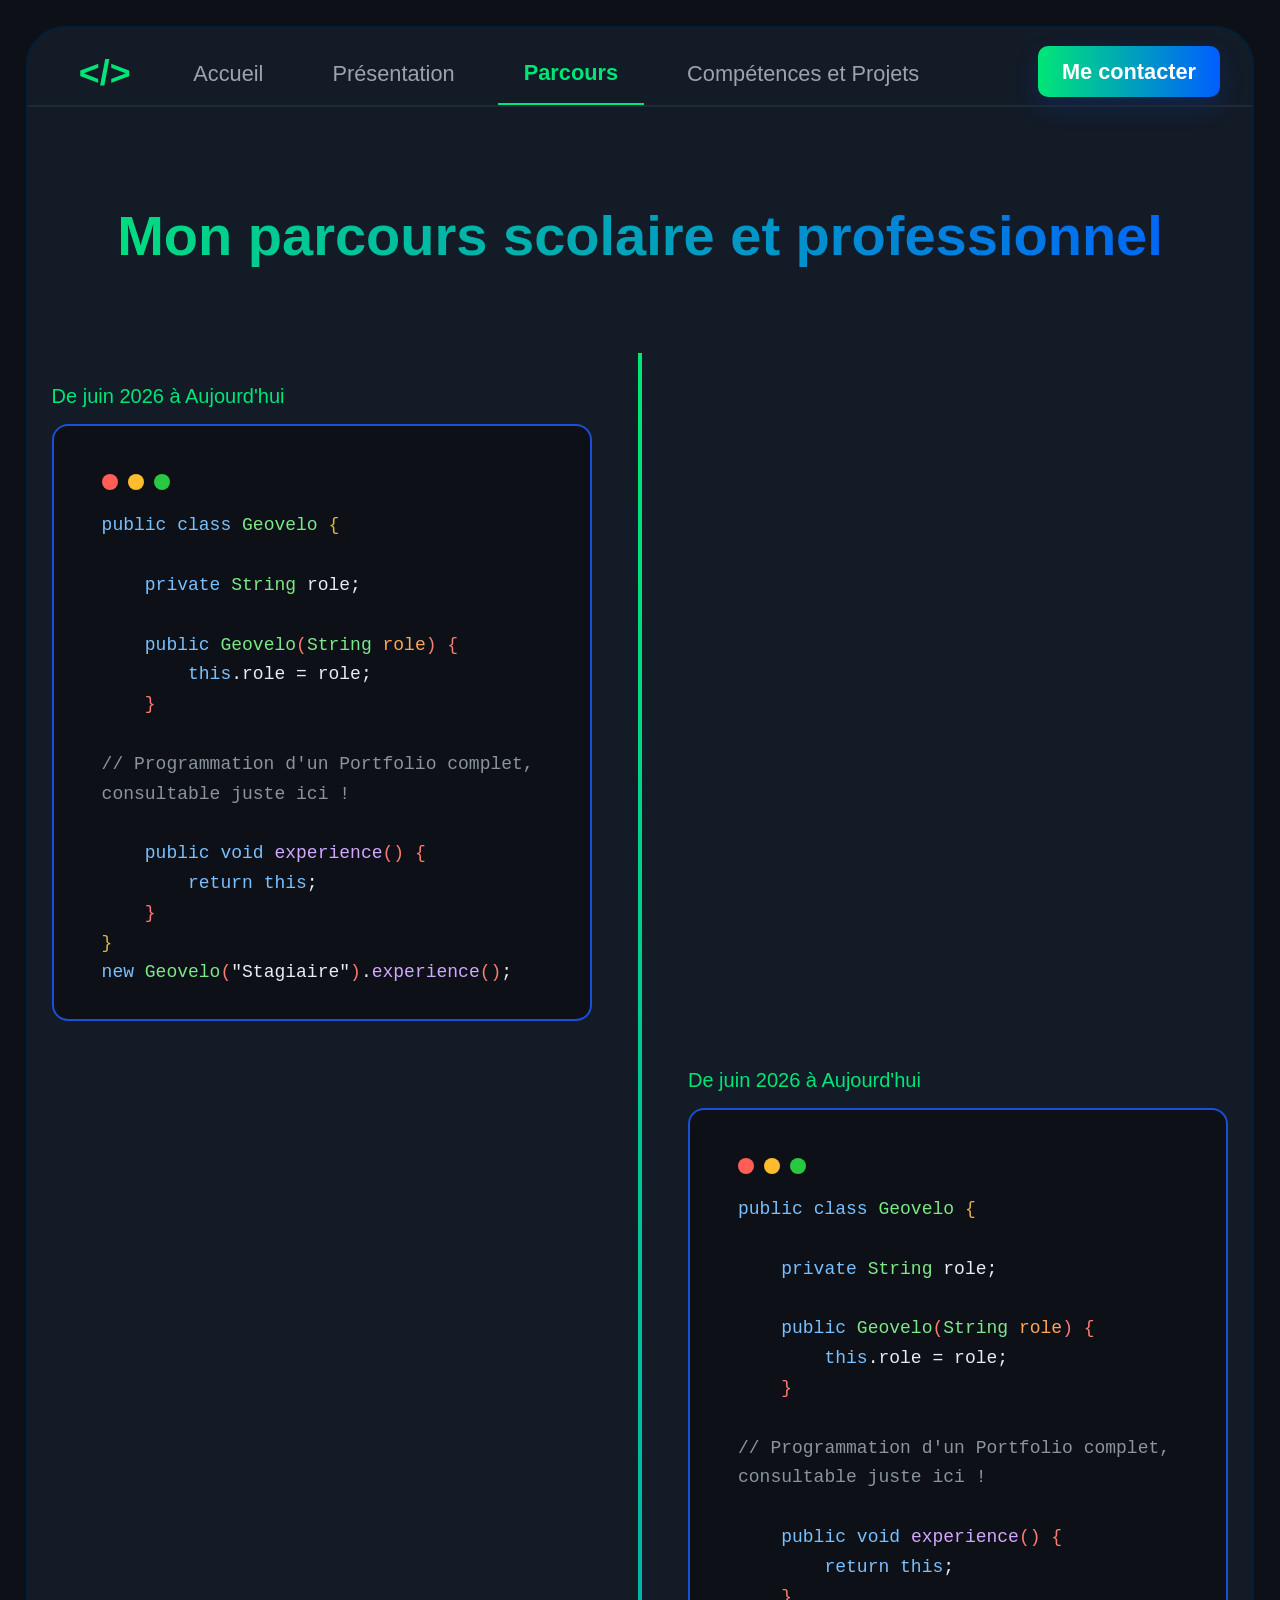
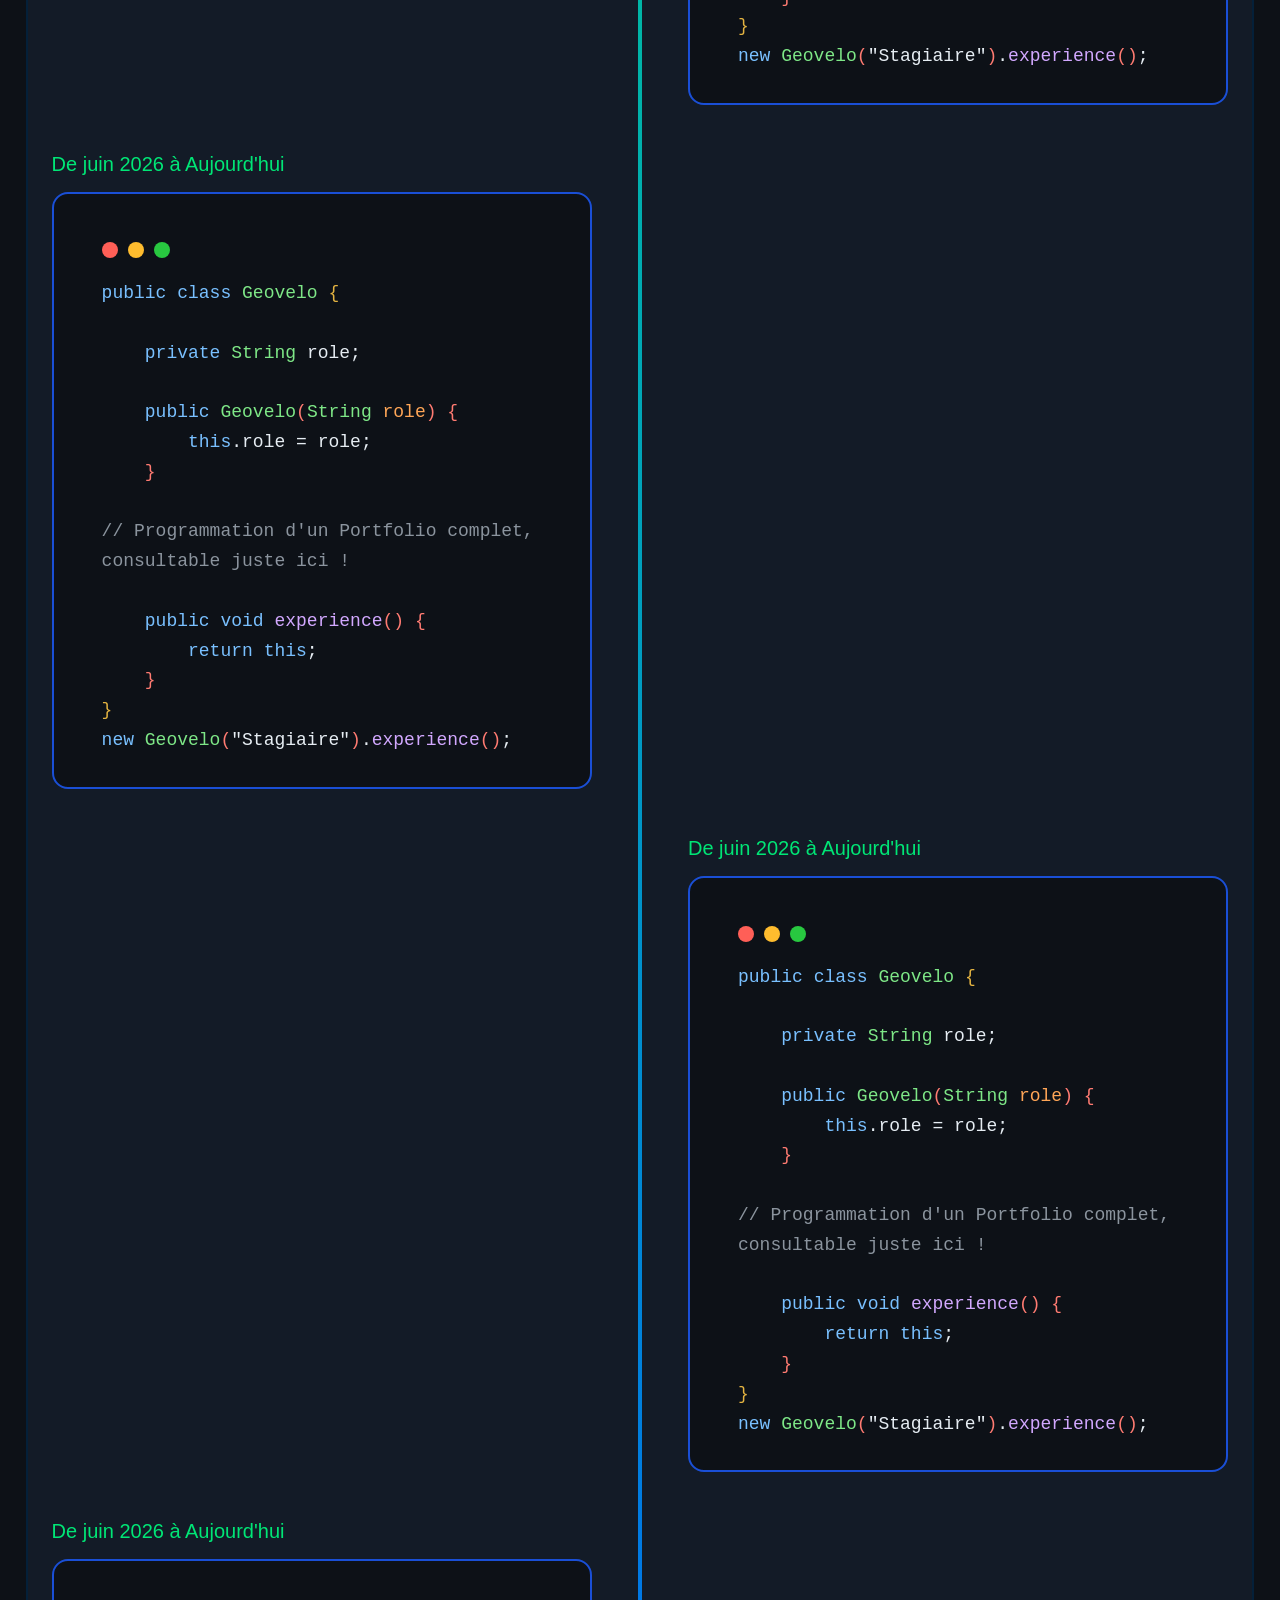
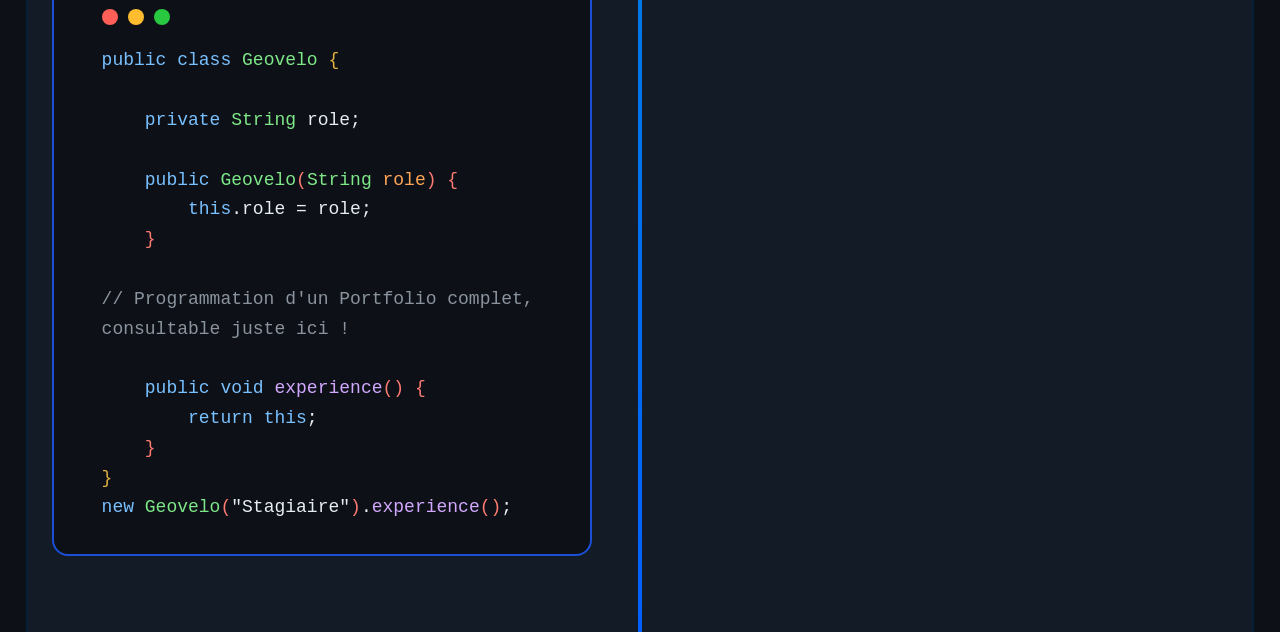
==== pages/career.html @ 8cdb497a "Initial commit portfolio" ====
<!DOCTYPE html>
<html>
    <head>
        <link rel="stylesheet" href="../styles/global.css">
        <link rel="stylesheet" href="../styles/career.css">
        <script src="../scripts/loadNavigationBar.js"></script>
    </head>
    <body>
        <h1 id="multicolor-text">Mon parcours scolaire et professionnel</h1>

        <div id="middle"></div>
        <script src="../scripts/loadCareer.js"></script>
    </body>
</html>
---- styles/global.css ----
body {
    width: auto;
    margin: clamp(12px, 2vw, 30px);
    min-height: calc(100svh - clamp(24px, 4vw, 60px));
    background-color: #131b27;
    border: 2px solid #042039;
    border-radius: 40px;
    overflow-x: hidden;
    overflow-y: hidden;
}

html {
    background-color: #0d1117;
}

nav {
    position: relative;
    width: 100%;
    min-height: 60px;
    margin-bottom: clamp(12px, 2vw, 20px);
    padding: clamp(12px, 2vw, 14px) clamp(16px, 2.5vw, 2rem) clamp(10px, 1.5vw, 12px);
    box-sizing: border-box;
    display: block;
}

nav::after {
    content: "";
    position: absolute;
    left: 0;
    height: 2px;
    width: 100%;
    background-color: #1f2937;
}

nav ul {
    display: flex;
    gap: clamp(10px, 1.4vw, 18px);
    align-items: center;
    width: 100%;
    padding: 0;
    margin: 0;
    flex-wrap: nowrap;
}

nav li {
    list-style: none;
}

nav a {
    color: #9ca3af;
    text-decoration: none;
    font-size: clamp(14px, 1.7vw, 32px);
    padding: clamp(10px, 1.4vw, 25px) clamp(14px, 2vw, 32px);
    font-family: "Arial", sans-serif;
    display: inline-flex;
    align-items: center;
    justify-content: center;
    white-space: nowrap;
    transition: color 0.3s ease, transform 0.3s ease;
}

nav a:hover {
    color: #00e676;
}

#topleft_button a {
    color: #00e676;
    font-weight: bold;
    font-size: clamp(20px, 2.8vw, 48px);
    padding: clamp(6px, 0.8vw, 14px) clamp(12px, 1.5vw, 24px);
}

#nav_contact a {
    background: linear-gradient(to right, #00e676, #005eff);
    color: #ffffff;
    font-weight: bold;
    font-size: clamp(12px, 1.7vw, 31px);
    border-bottom: none;
    padding: clamp(8px, 1vw, 20px) clamp(12px, 1.9vw, 32px);
    border-radius: 10px;
    box-shadow: 0 10px 24px rgba(0, 94, 255, 0.18);
    transform: translateY(-2px);
}

nav ul {
    display: flex;
    align-items: center;
    width: 100%;
}

#nav_contact {
    margin-left: auto;
}

.active {
    color: #00e676;
    font-weight: bold;
    border-bottom: 2px solid #00e676;
}

#nav_contact a.active, #nav_contact a:hover {
    color: #ffffff;
    border-bottom: none;
    transform: translateY(-3px);
}
---- styles/career.css ----
#multicolor-text {
    font-family: "Arial", sans-serif;
    font-size: clamp(1.8rem, 5vw, 3.5rem);
    background: linear-gradient(to right, #00e676, #005eff);
    background-clip: text;
    -webkit-background-clip: text;
    -webkit-text-fill-color: transparent;
    padding: clamp(24px, 4vw, 48px);
    text-align: center;
}

body {
    position: relative;
    overflow-x: hidden;
    overflow-y: scroll;
}

#middle {
    position: relative;
    max-width: 100%;
    margin: 0 auto;
    padding: 32px 24px 80px;
}

#middle::before {
    content: "";
    position: absolute;
    left: 50%;
    top: 0;
    bottom: 0;
    width: 4px;
    background: linear-gradient(to bottom, #00e676, #005eff);
    transform: translateX(-50%);
}




.card {
    position: relative;
    width: calc(50% - 48px);
    margin-bottom: 48px;
    box-sizing: border-box;
}

.card.left {
    margin-right: auto;
}

.card.right {
    margin-left: auto;
}

.card-date {
    margin: 0 0 clamp(8px, 1.5vw, 16px) 0;
    font-size: clamp(14px, 1.6vw, 20px);
    color: #00e676;
    font-family: "Arial", sans-serif;
}

.code-window {
    background-color: #0d1117;
    border: 2px solid #1a4fd6;
    border-radius: 16px;
    padding: clamp(24px, 4vw, 48px) clamp(24px, 4vw, 48px) clamp(16px, 3vw, 32px);
}

.code-window-bar {
    display: flex;
    gap: 10px;
    margin-bottom: 20px;
}

.dot {
    width: 16px;
    height: 16px;
    border-radius: 50%;
}

.dot-red {
    background-color: #ff5f57;
}

.dot-yellow {
    background-color: #febc2e;
}

.dot-green {
    background-color: #28c840;
}

.code-block {
    margin: 0;
    font-family: Consolas, "Arial", sans-serif;
    font-size: clamp(14px, 1.5vw, 18px);
    line-height: 1.6;
    color: #e6edf3;
    white-space: pre-wrap;
    word-break: break-word;
}





/* Couleurs bloc code */
.kw {
    color: #79c0ff;
}

.type {
    color: #7ee787;
}

.method {
    color: #d2a8ff;
}

.param {
    color: #ffa657;
}

.var {
    color: #e6edf3;
}

.brace-outer {
    color: #e3b341;
}

.brace-inner {
    color: #ff7b72;
}

.comment {
    color: #8b949e;
}


/*       */





/* Format telephhone */

@media (max-width: 640px) {
    #middle::before {
        left: 16px;
        transform: none;
    }

    .card {
        width: calc(100% - 48px);
        margin-left: 48px !important;
        margin-right: 0 !important;
    }
}
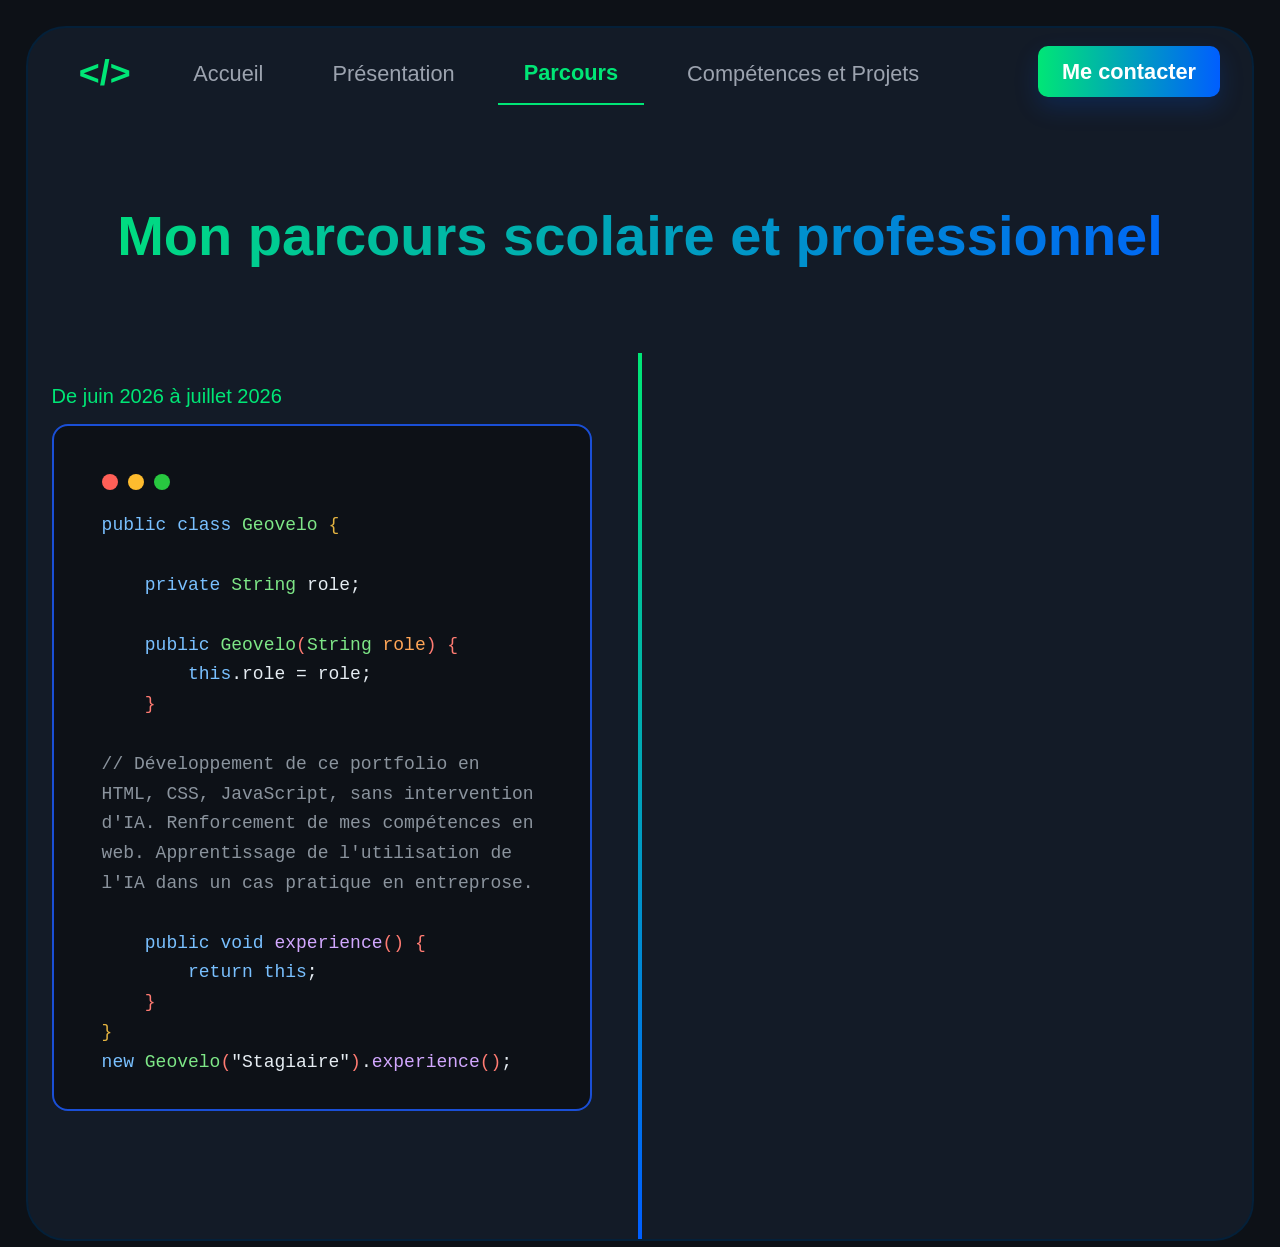
==== commit e7badca1: "feat: Added responsive Navigation Bar" ====
--- a/pages/career.html
+++ b/pages/career.html
@@ -4,6 +4,7 @@
         <link rel="stylesheet" href="../styles/global.css">
         <link rel="stylesheet" href="../styles/career.css">
         <script src="../scripts/loadNavigationBar.js"></script>
+        <meta name="viewport" content="width=device-width, initial-scale=1.0">
     </head>
     <body>
         <h1 id="multicolor-text">Mon parcours scolaire et professionnel</h1>
--- a/styles/global.css
+++ b/styles/global.css
@@ -59,9 +59,7 @@
     transition: color 0.3s ease, transform 0.3s ease;
 }
 
-nav a:hover {
-    color: #00e676;
-}
+
 
 #topleft_button a {
     color: #00e676;
@@ -70,37 +68,93 @@
     padding: clamp(6px, 0.8vw, 14px) clamp(12px, 1.5vw, 24px);
 }
 
-#nav_contact a {
-    background: linear-gradient(to right, #00e676, #005eff);
-    color: #ffffff;
-    font-weight: bold;
-    font-size: clamp(12px, 1.7vw, 31px);
-    border-bottom: none;
-    padding: clamp(8px, 1vw, 20px) clamp(12px, 1.9vw, 32px);
-    border-radius: 10px;
-    box-shadow: 0 10px 24px rgba(0, 94, 255, 0.18);
-    transform: translateY(-2px);
-}
-
 nav ul {
     display: flex;
     align-items: center;
     width: 100%;
 }
 
-#nav_contact {
-    margin-left: auto;
+
+#nav_toogle {
+    background: #253244;
+    color: #00e676;
+    font-weight: bold;
+    font-size: clamp(20px, 2.8vw, 48px);
+    padding: clamp(6px, 0.8vw, 14px) clamp(12px, 1.5vw, 24px);
+
+    border: none;
+    outline: none;
+    border-radius: 12px; 
+    cursor: pointer;
 }
 
-.active {
-    color: #00e676;
-    font-weight: bold;
-    border-bottom: 2px solid #00e676;
+@media (max-width: 768px) {
+
+    nav {
+    transform-origin: left;
+    animation: slideBar 0.6s ease-out forwards;
 }
 
-#nav_contact a.active, #nav_contact a:hover {
-    color: #ffffff;
-    border-bottom: none;
-    transform: translateY(-3px);
+    nav ul {
+        flex-direction: column;
+        align-items: flex-start;
+        gap: clamp(8px, 1vw, 16px);
+        display: none;
+    }
+
+    nav ul.active {
+        display: flex;
+    }
 }
 
+    nav::after {
+        display: none;
+        content: "";
+        position: absolute;
+        left: 0;
+        height: 2px;
+        width: 100%;
+        background-color: #1f2937;
+        border: none;
+    }
+
+    @media (min-width: 769px) {
+        #nav_toogle {
+            display: none;
+        }
+
+        #nav_contact a {
+            background: linear-gradient(to right, #00e676, #005eff);
+            color: #ffffff;
+            font-weight: bold;
+            font-size: clamp(12px, 1.7vw, 31px);
+            border-bottom: none;
+            padding: clamp(8px, 1vw, 20px) clamp(12px, 1.9vw, 32px);
+            border-radius: 10px;
+            box-shadow: 0 10px 24px rgba(0, 94, 255, 0.18);
+            transform: translateY(-2px);
+        }
+
+        
+        #nav_contact {
+            margin-left: auto;
+        }
+
+        
+        #nav_contact a.active, #nav_contact a:hover {
+            color: #ffffff;
+            border-bottom: none;
+            transform: translateY(-3px);
+        }
+
+        nav a:hover {
+        color: #00e676;
+        }
+
+        .active {
+            color: #00e676;
+            font-weight: bold;
+            border-bottom: 2px solid #00e676;
+        }
+
+    }
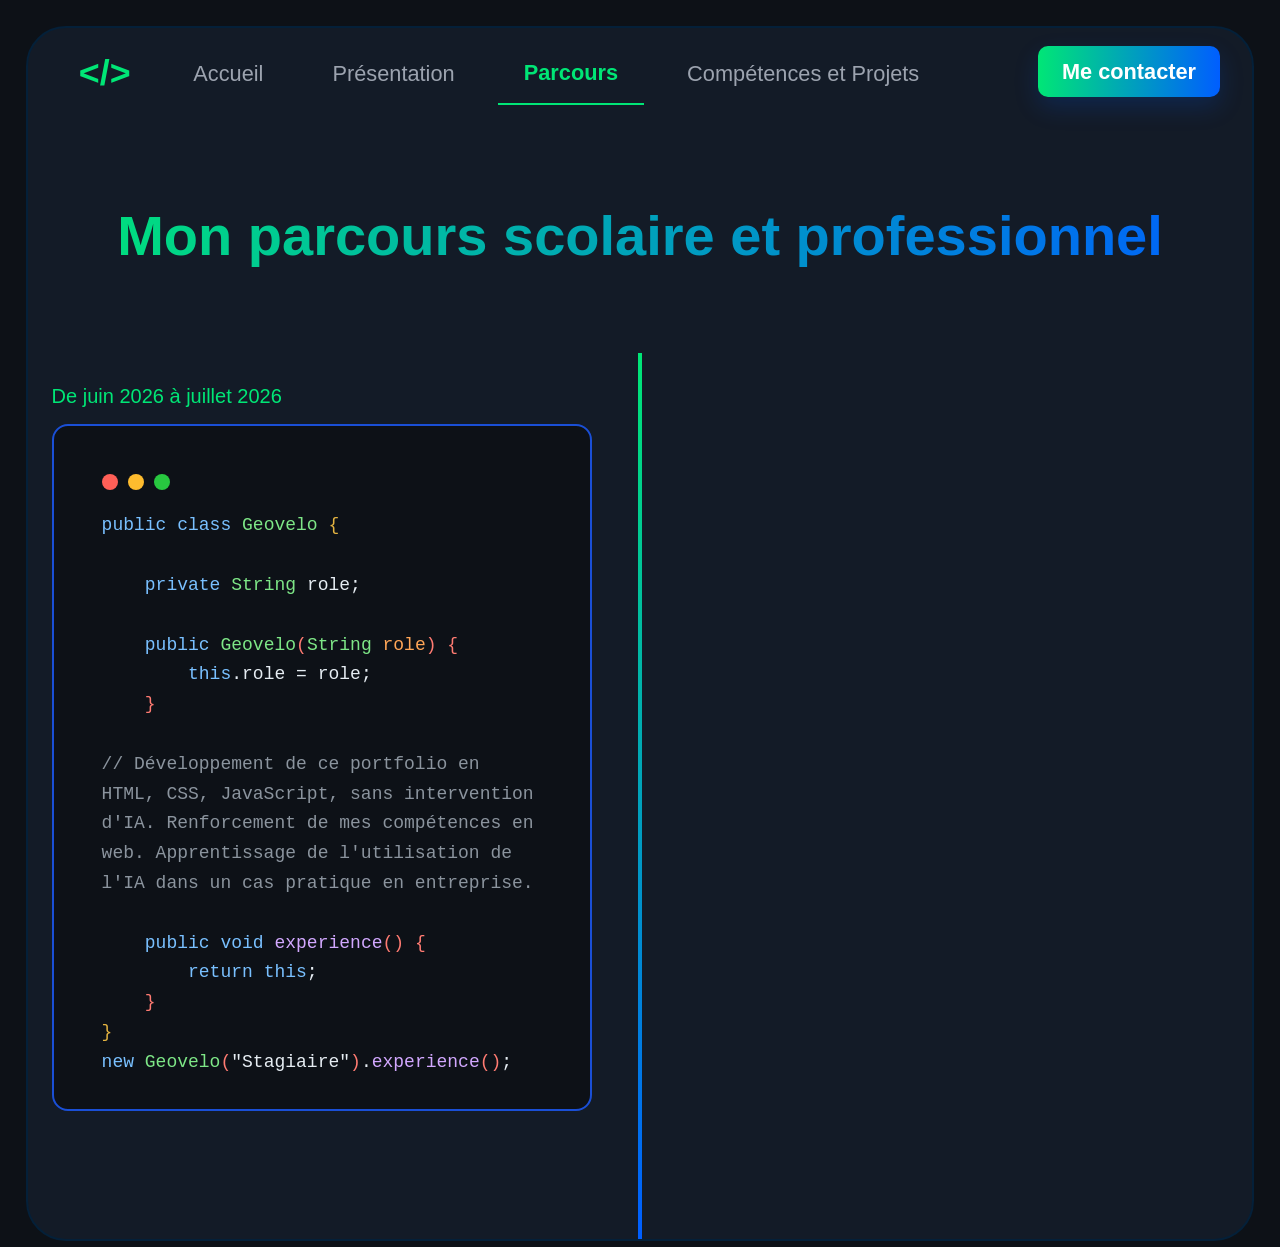
==== commit 2e556776: "feat: add plausible analytics" ====
--- a/pages/career.html
+++ b/pages/career.html
@@ -5,6 +5,14 @@
         <link rel="stylesheet" href="../styles/career.css">
         <script src="../scripts/loadNavigationBar.js"></script>
         <meta name="viewport" content="width=device-width, initial-scale=1.0">
+
+        <!-- Privacy-friendly analytics by Plausible -->
+        <script async src="https://plausible.io/js/pa-7beZtHrITUDcvsdGwoTaf.js"></script>
+        <script>
+        window.plausible=window.plausible||function(){(plausible.q=plausible.q||[]).push(arguments)},plausible.init=plausible.init||function(i){plausible.o=i||{}};
+        plausible.init()
+        </script>
+        
     </head>
     <body>
         <h1 id="multicolor-text">Mon parcours scolaire et professionnel</h1>
--- a/styles/career.css
+++ b/styles/career.css
@@ -32,9 +32,6 @@
     background: linear-gradient(to bottom, #00e676, #005eff);
     transform: translateX(-50%);
 }
-
-
-
 
 .card {
     position: relative;
@@ -99,11 +96,6 @@
     word-break: break-word;
 }
 
-
-
-
-
-/* Couleurs bloc code */
 .kw {
     color: #79c0ff;
 }
@@ -136,15 +128,6 @@
     color: #8b949e;
 }
 
-
-/*       */
-
-
-
-
-
-/* Format telephhone */
-
 @media (max-width: 640px) {
     #middle::before {
         left: 16px;
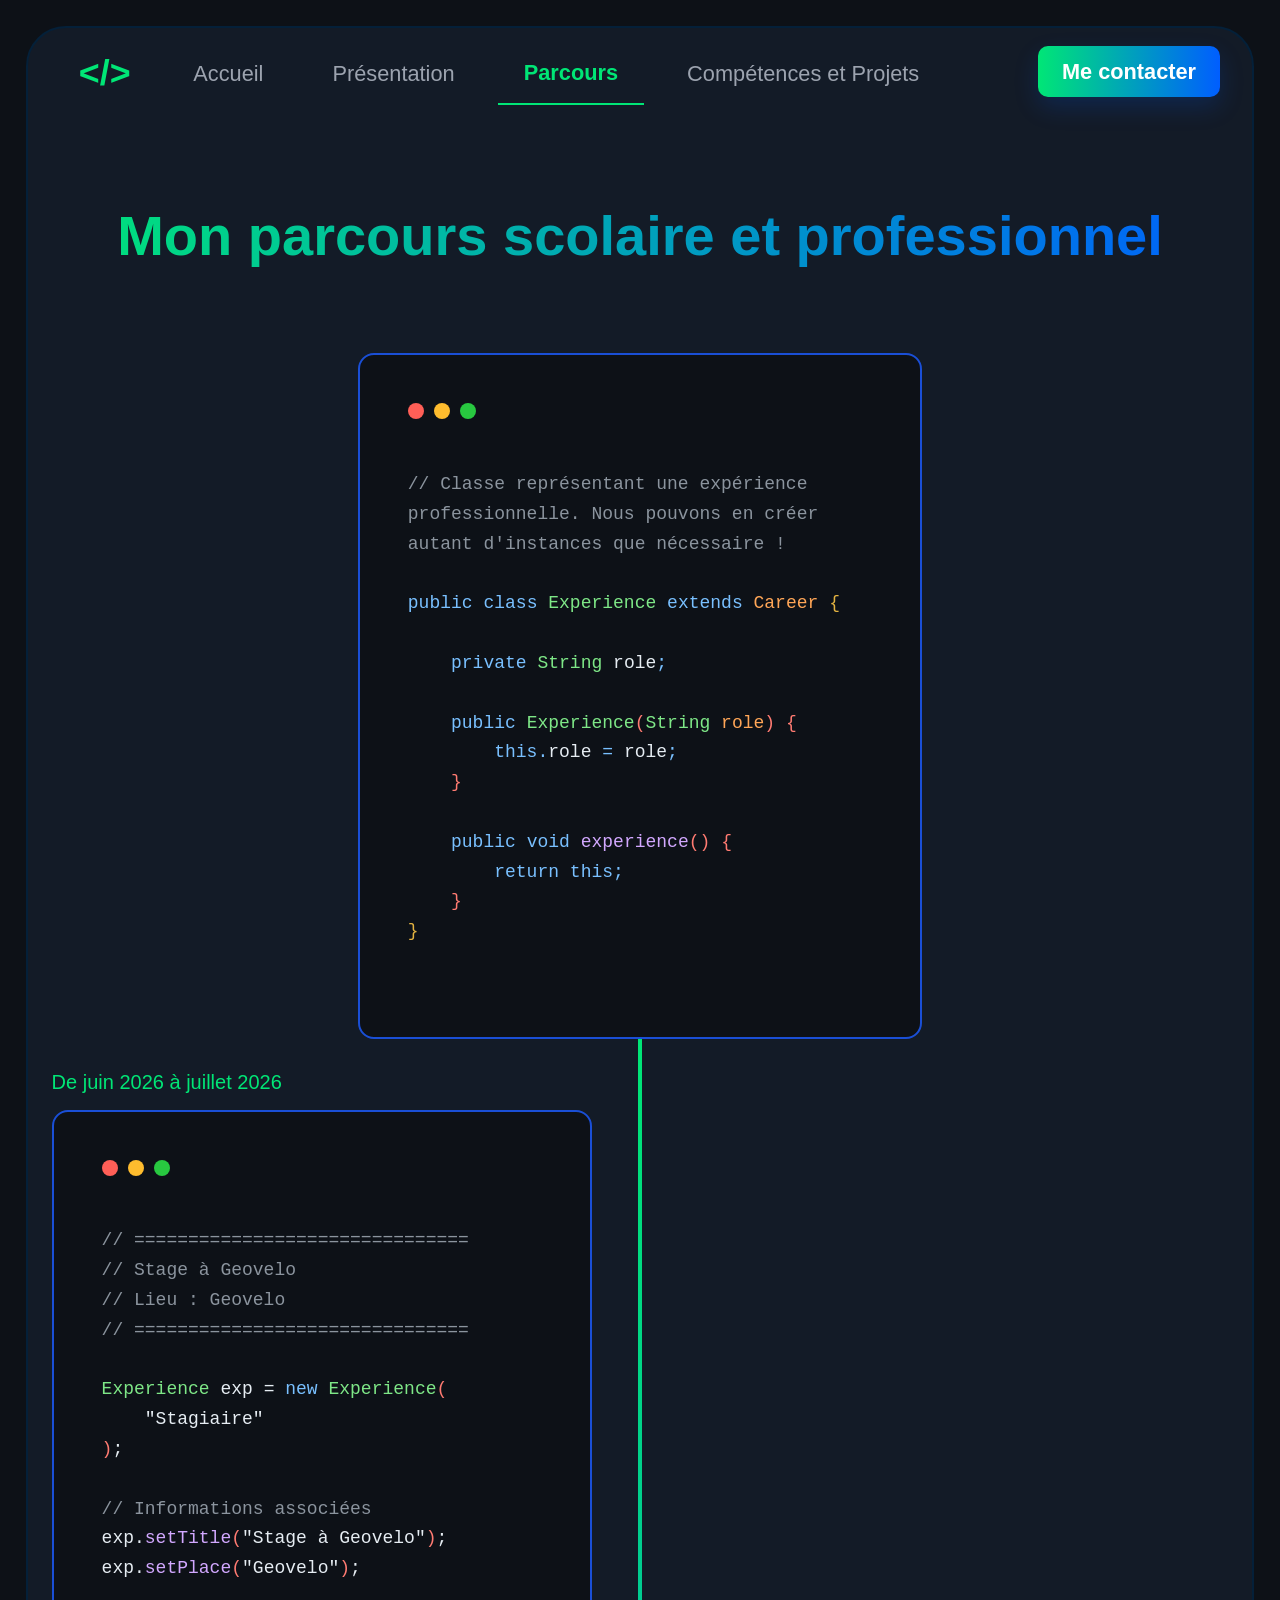
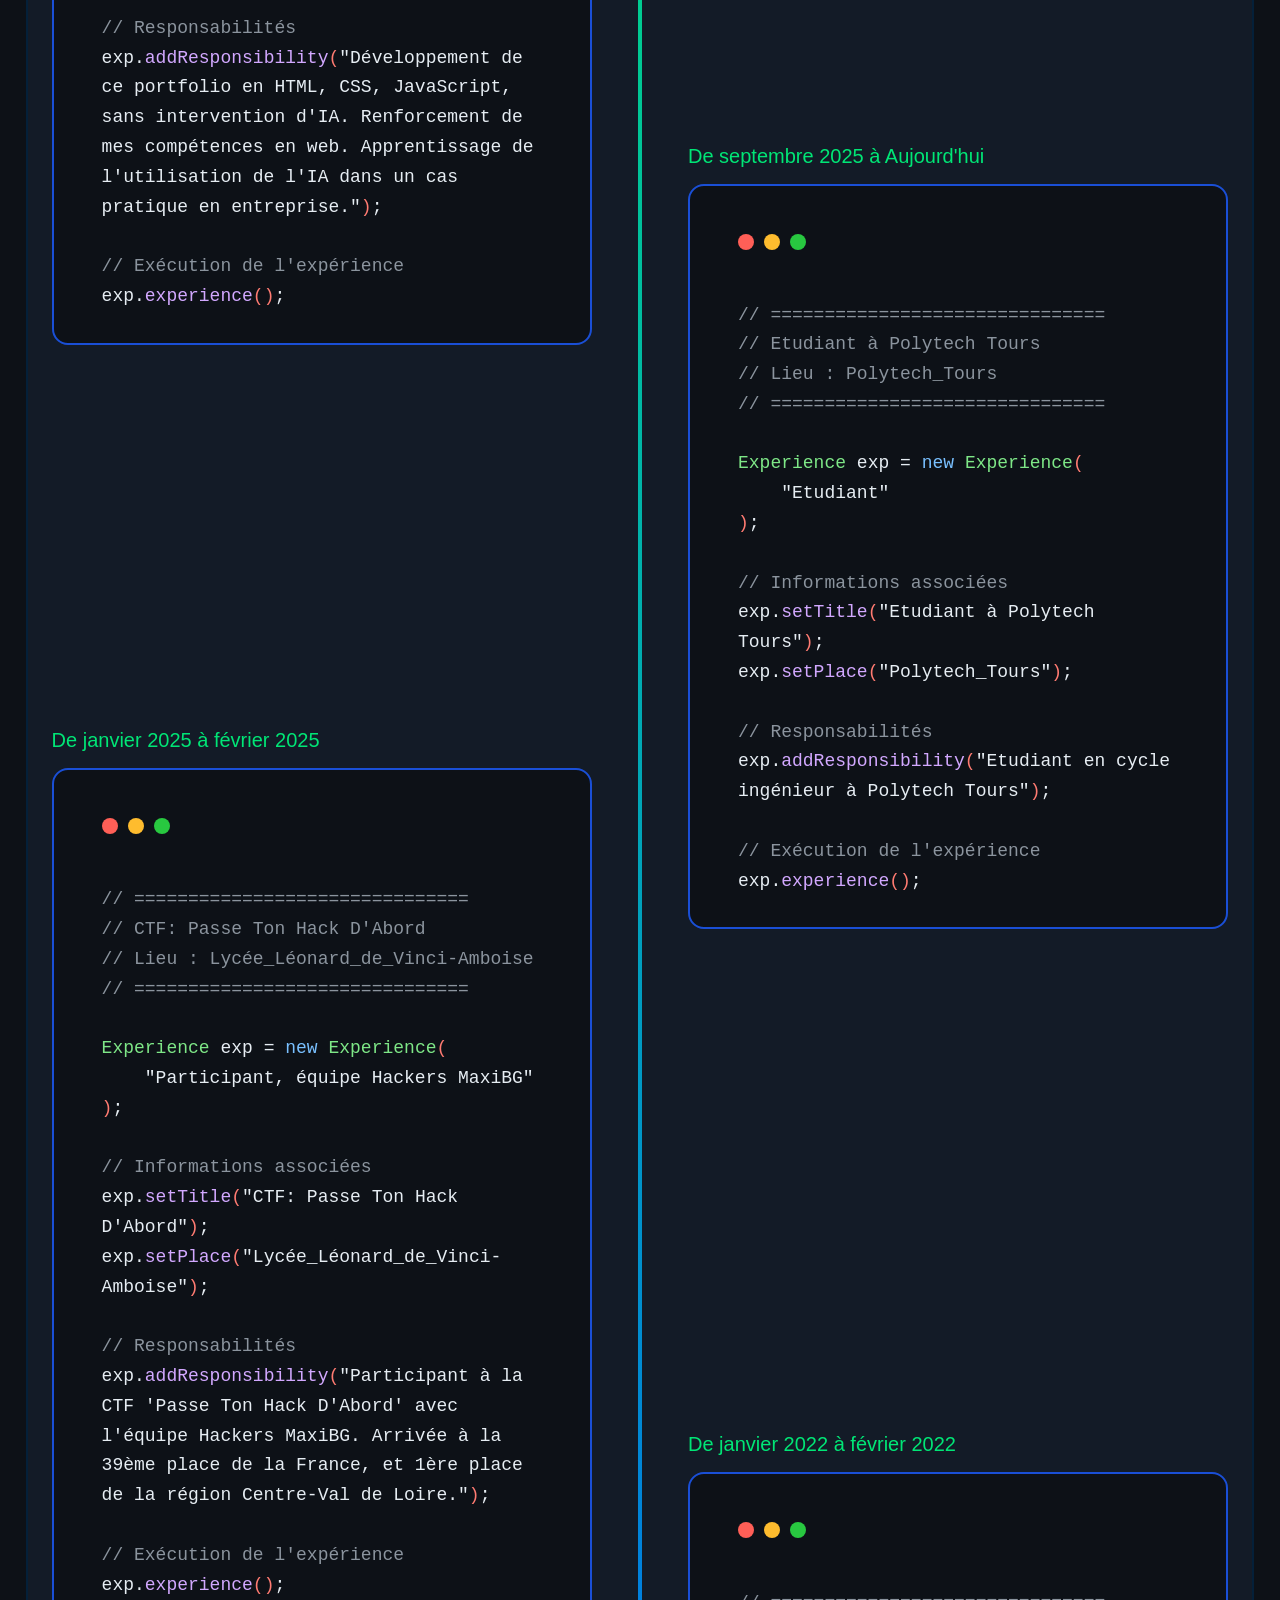
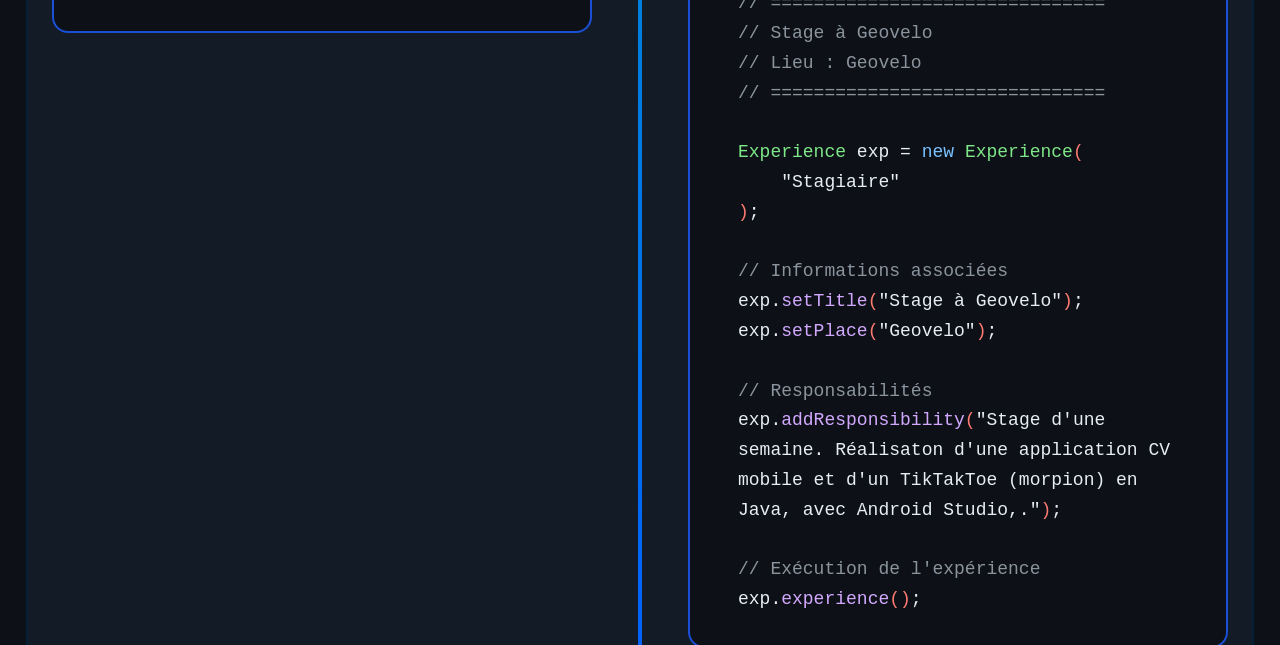
==== commit aadfa8ac: "feat: Change career page structure, add experiences in skills and career pages" ====
--- a/pages/career.html
+++ b/pages/career.html
@@ -17,7 +17,44 @@
     <body>
         <h1 id="multicolor-text">Mon parcours scolaire et professionnel</h1>
 
+        <div class="card center-card">
+            <div class="code-window">
+                <div class="code-window-bar">
+                    <span class="dot dot-red"></span>
+                    <span class="dot dot-yellow"></span>
+                    <span class="dot dot-green"></span>
+                </div>
+                <pre class="code-block">
+                    <code>
+<span class="comment">// Classe représentant une expérience professionnelle. Nous pouvons en créer autant d'instances que nécessaire !</span>
+
+<span class="kw">public</span> <span class="kw">class</span> <span class="type">Experience</span> <span class="kw">extends <span class="param">Career </span><span class="brace-outer">{</span>
+
+    <span class="kw">private</span> <span class="type">String</span> <span class="var">role</span>;
+
+    <span class="kw">public</span> <span class="type">Experience</span><span class="brace-inner">(</span><span class="type">String</span> <span class="param">role</span><span class="brace-inner">)</span> <span class="brace-inner">{</span>
+        <span class="kw">this</span>.<span class="var">role</span> = <span class="var">role</span>;
+    <span class="brace-inner">}</span>
+
+    <span class="kw">public</span> <span class="kw">void</span> <span class="method">experience</span><span class="brace-inner">()</span> <span class="brace-inner">{</span>
+        <span class="kw">return</span> <span class="kw">this</span>;
+    <span class="brace-inner">}</span>
+<span class="brace-outer">}</span>          
+                    </code>
+                </pre>
+            </div>
+        </div>
         <div id="middle"></div>
+
+
+
+
+
+
+
+
+
+        
         <script src="../scripts/loadCareer.js"></script>
     </body>
 </html>
--- a/styles/career.css
+++ b/styles/career.css
@@ -36,8 +36,6 @@
 .card {
     position: relative;
     width: calc(50% - 48px);
-    margin-bottom: 48px;
-    box-sizing: border-box;
 }
 
 .card.left {
@@ -46,6 +44,13 @@
 
 .card.right {
     margin-left: auto;
+}
+
+
+.card.center-card {
+    margin-right: auto;
+    margin-left: auto;
+    margin-bottom: 0px;
 }
 
 .card-date {
@@ -130,6 +135,7 @@
 
 @media (max-width: 640px) {
     #middle::before {
+        margin-top: -100%;
         left: 16px;
         transform: none;
     }
@@ -138,5 +144,13 @@
         width: calc(100% - 48px);
         margin-left: 48px !important;
         margin-right: 0 !important;
+        margin-top: 32px;
     }
 }
+
+@media (min-width: 641px) {
+
+    #middle .card:not(:first-child) {
+        margin-top: -200px;
+    }
+}
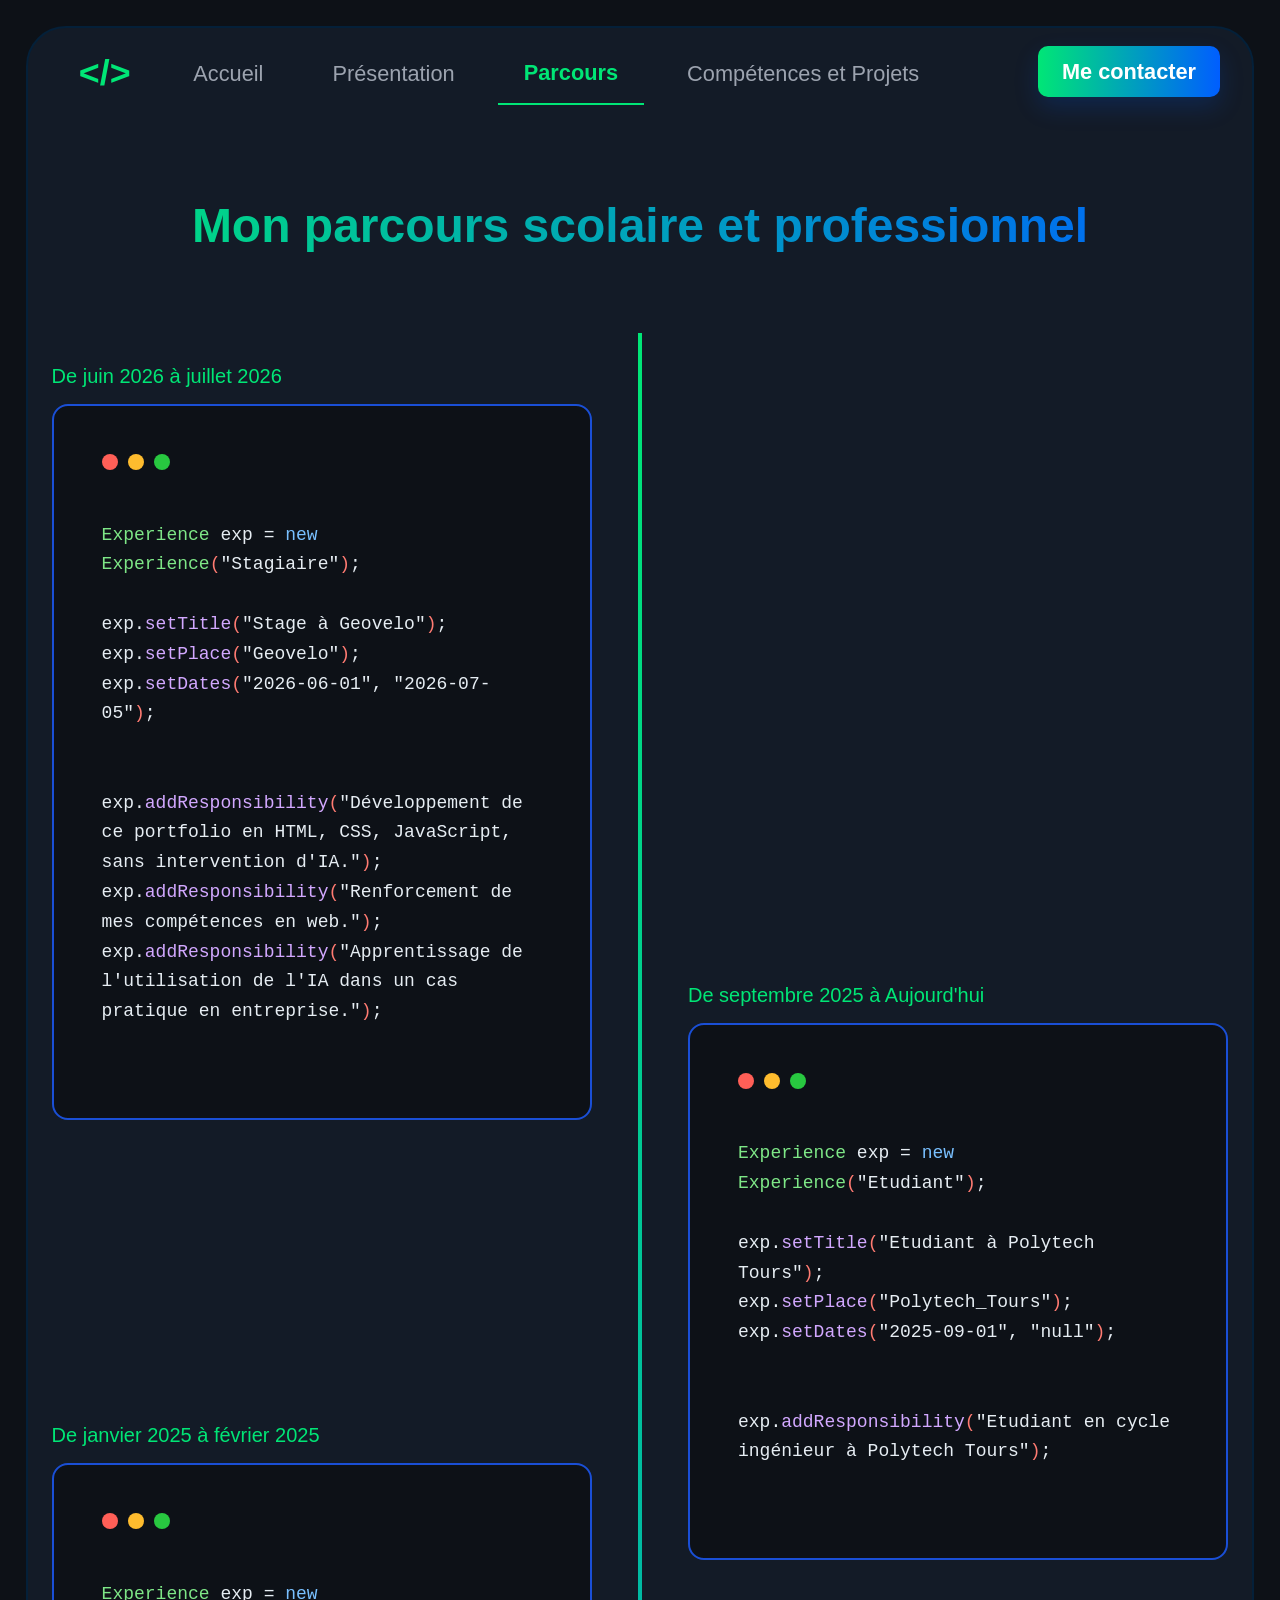
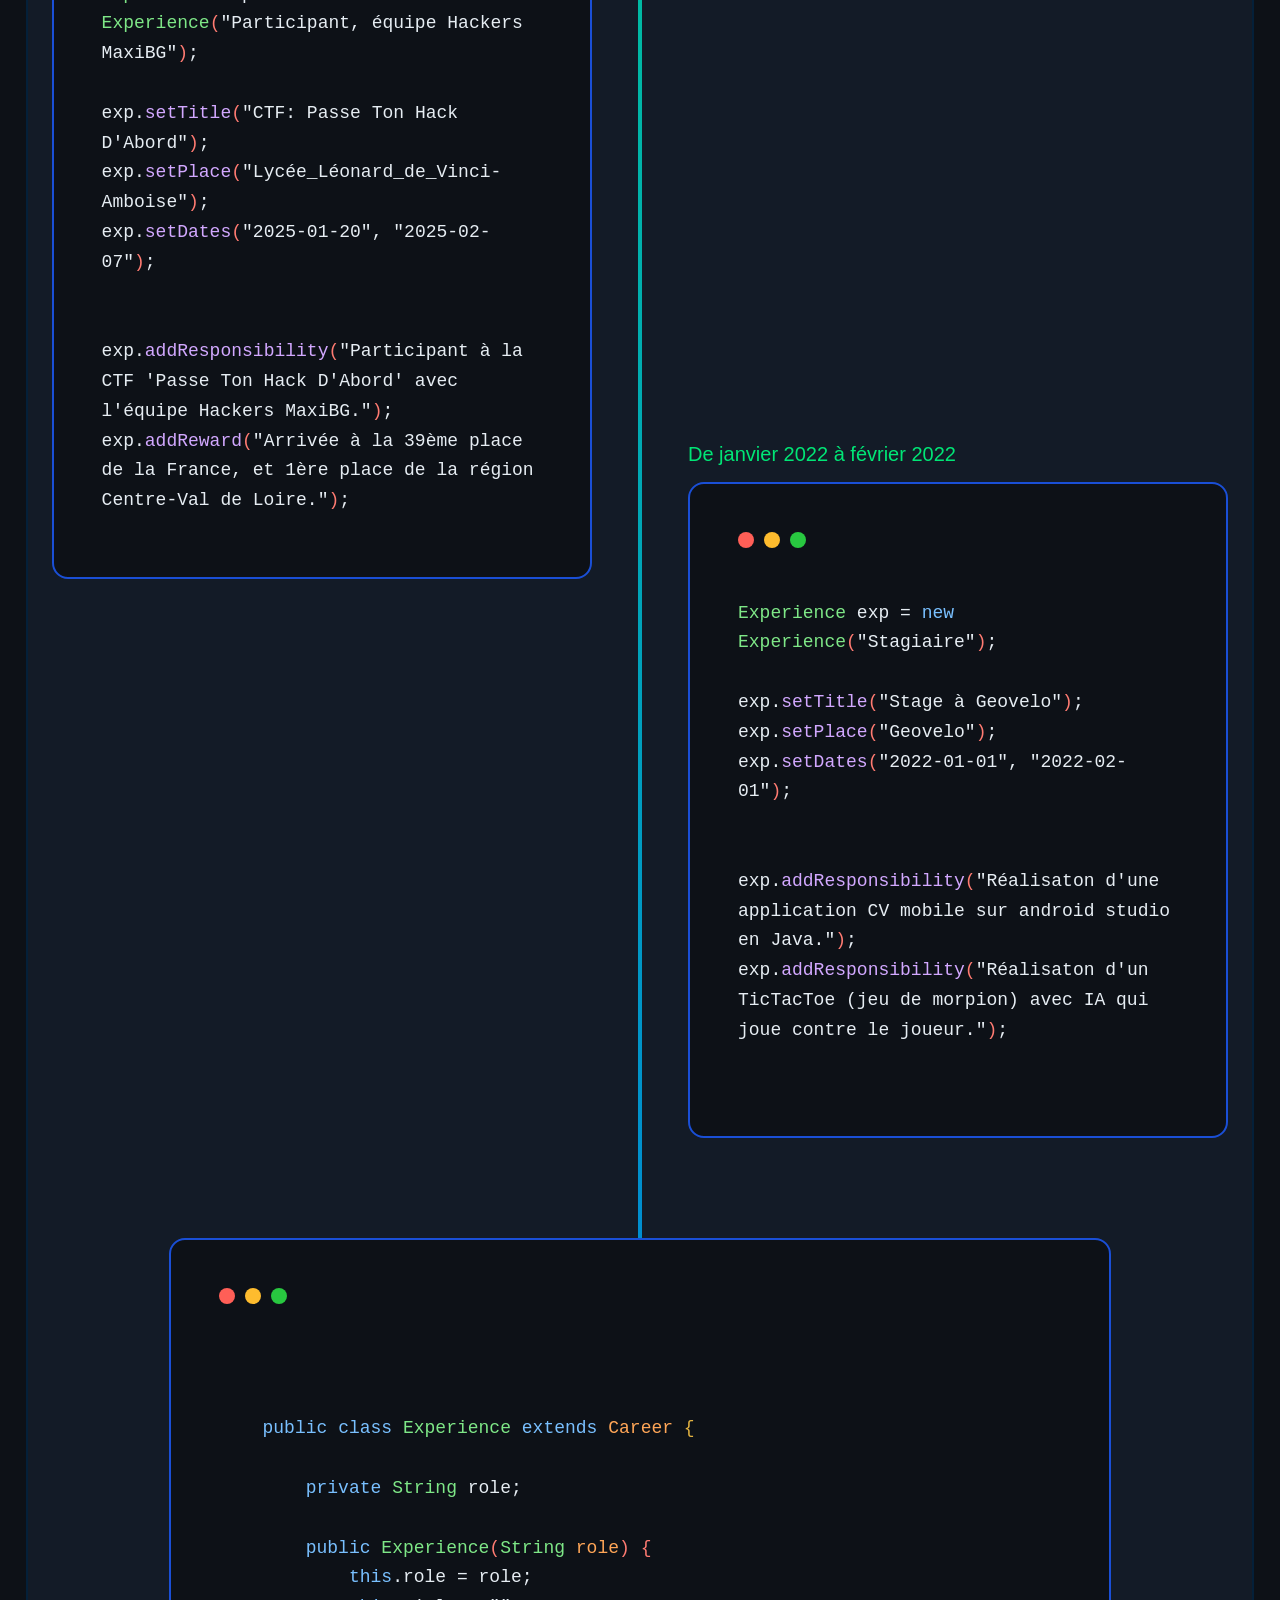
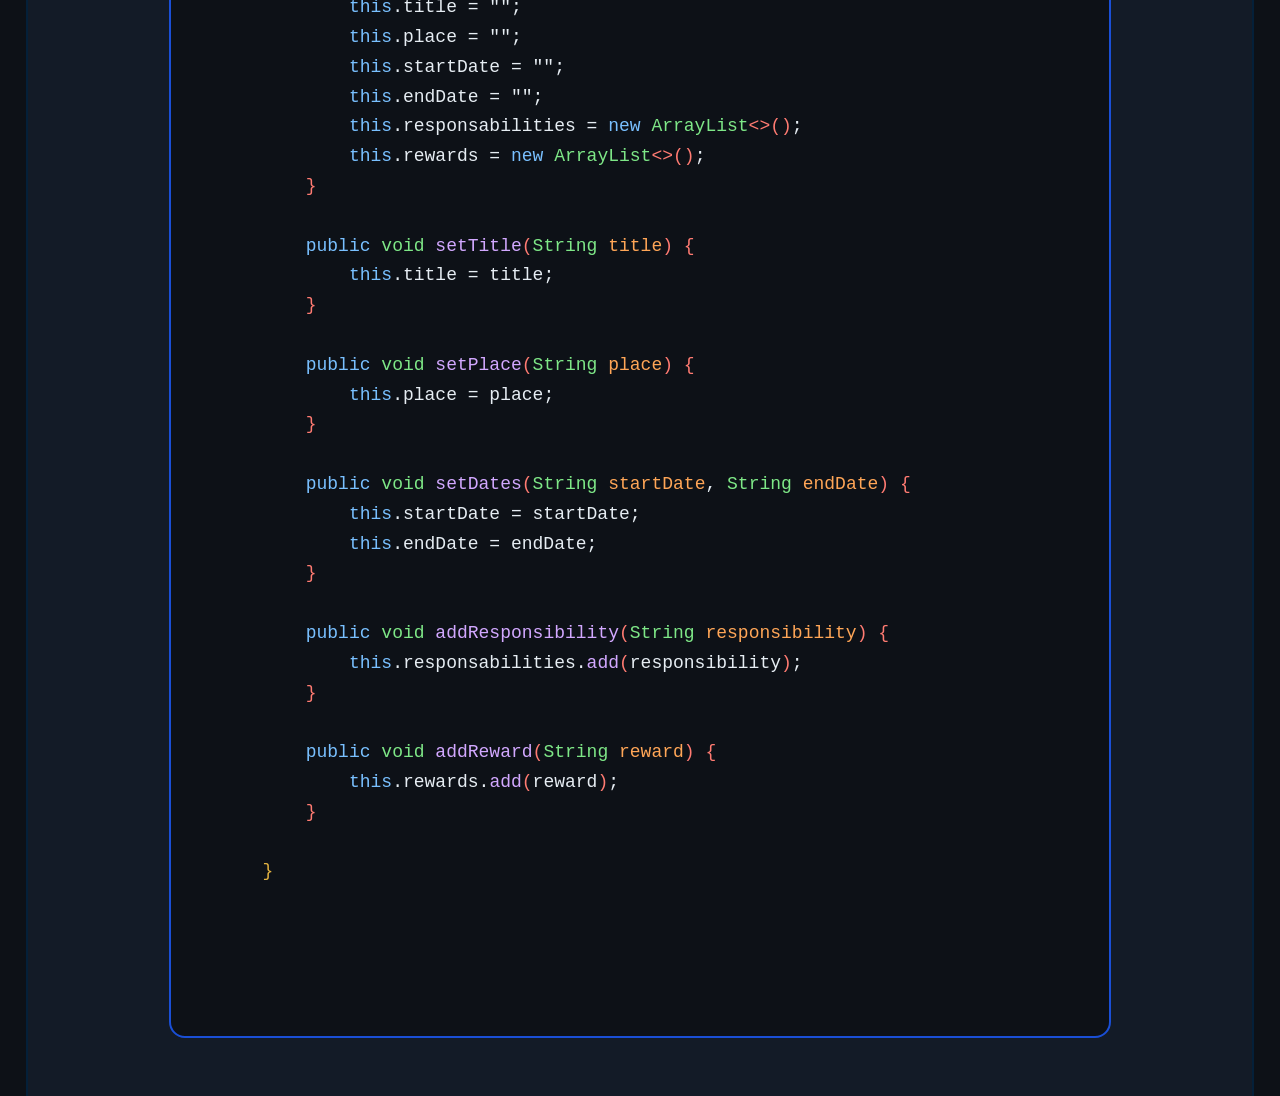
==== commit 24ae844c: "fix: improve styling on contact, skills, and career pages" ====
--- a/pages/career.html
+++ b/pages/career.html
@@ -15,7 +15,16 @@
         
     </head>
     <body>
+
         <h1 id="multicolor-text">Mon parcours scolaire et professionnel</h1>
+
+        <div id="middle">
+        <div id="cards"></div>
+
+
+        <script src="../scripts/loadCareer.js"></script>
+
+
 
         <div class="card center-card">
             <div class="code-window">
@@ -26,35 +35,50 @@
                 </div>
                 <pre class="code-block">
                     <code>
-<span class="comment">// Classe représentant une expérience professionnelle. Nous pouvons en créer autant d'instances que nécessaire !</span>
 
-<span class="kw">public</span> <span class="kw">class</span> <span class="type">Experience</span> <span class="kw">extends <span class="param">Career </span><span class="brace-outer">{</span>
+                        
+    <span class="kw">public</span> <span class="kw">class</span> <span class="type">Experience</span> <span class="kw">extends</span> <span class="param">Career</span> <span class="brace-outer">{</span>
 
-    <span class="kw">private</span> <span class="type">String</span> <span class="var">role</span>;
+        <span class="kw">private</span> <span class="type">String</span> <span class="var">role</span>;
 
-    <span class="kw">public</span> <span class="type">Experience</span><span class="brace-inner">(</span><span class="type">String</span> <span class="param">role</span><span class="brace-inner">)</span> <span class="brace-inner">{</span>
-        <span class="kw">this</span>.<span class="var">role</span> = <span class="var">role</span>;
-    <span class="brace-inner">}</span>
+        <span class="kw">public</span> <span class="type">Experience</span><span class="brace-inner">(</span><span class="type">String</span> <span class="param">role</span><span class="brace-inner">)</span> <span class="brace-inner">{</span>
+            <span class="kw">this</span>.<span class="var">role</span> = <span class="var">role</span>;
+            <span class="kw">this</span>.<span class="var">title</span> = <span class="var">""</span>;
+            <span class="kw">this</span>.<span class="var">place</span> = <span class="var">""</span>;
+            <span class="kw">this</span>.<span class="var">startDate</span> = <span class="var">""</span>;
+            <span class="kw">this</span>.<span class="var">endDate</span> = <span class="var">""</span>;
+            <span class="kw">this</span>.<span class="var">responsabilities</span> = <span class="kw">new</span> <span class="type">ArrayList</span><span class="brace-inner">&lt;</span><span class="brace-inner">&gt;</span><span class="brace-inner">()</span>;
+            <span class="kw">this</span>.<span class="var">rewards</span> = <span class="kw">new</span> <span class="type">ArrayList</span><span class="brace-inner">&lt;</span><span class="brace-inner">&gt;</span><span class="brace-inner">()</span>;
+        <span class="brace-inner">}</span>
 
-    <span class="kw">public</span> <span class="kw">void</span> <span class="method">experience</span><span class="brace-inner">()</span> <span class="brace-inner">{</span>
-        <span class="kw">return</span> <span class="kw">this</span>;
-    <span class="brace-inner">}</span>
-<span class="brace-outer">}</span>          
+        <span class="kw">public</span> <span class="type">void</span> <span class="method">setTitle</span><span class="brace-inner">(</span><span class="type">String</span> <span class="param">title</span><span class="brace-inner">)</span> <span class="brace-inner">{</span>
+            <span class="kw">this</span>.<span class="var">title</span> = <span class="var">title</span>;
+        <span class="brace-inner">}</span>
+
+        <span class="kw">public</span> <span class="type">void</span> <span class="method">setPlace</span><span class="brace-inner">(</span><span class="type">String</span> <span class="param">place</span><span class="brace-inner">)</span> <span class="brace-inner">{</span>
+            <span class="kw">this</span>.<span class="var">place</span> = <span class="var">place</span>;
+        <span class="brace-inner">}</span>
+
+        <span class="kw">public</span> <span class="type">void</span> <span class="method">setDates</span><span class="brace-inner">(</span><span class="type">String</span> <span class="param">startDate</span>, <span class="type">String</span> <span class="param">endDate</span><span class="brace-inner">)</span> <span class="brace-inner">{</span>
+            <span class="kw">this</span>.<span class="var">startDate</span> = <span class="var">startDate</span>;
+            <span class="kw">this</span>.<span class="var">endDate</span> = <span class="var">endDate</span>;
+        <span class="brace-inner">}</span>
+
+        <span class="kw">public</span> <span class="type">void</span> <span class="method">addResponsibility</span><span class="brace-inner">(</span><span class="type">String</span> <span class="param">responsibility</span><span class="brace-inner">)</span> <span class="brace-inner">{</span>
+            <span class="kw">this</span>.<span class="var">responsabilities</span>.<span class="method">add</span><span class="brace-inner">(</span><span class="var">responsibility</span><span class="brace-inner">)</span>;
+        <span class="brace-inner">}</span>
+
+        <span class="kw">public</span> <span class="type">void</span> <span class="method">addReward</span><span class="brace-inner">(</span><span class="type">String</span> <span class="param">reward</span><span class="brace-inner">)</span> <span class="brace-inner">{</span>
+            <span class="kw">this</span>.<span class="var">rewards</span>.<span class="method">add</span><span class="brace-inner">(</span><span class="var">reward</span><span class="brace-inner">)</span>;
+        <span class="brace-inner">}</span>
+
+    <span class="brace-outer">}</span>
+
+
                     </code>
                 </pre>
             </div>
         </div>
-        <div id="middle"></div>
-
-
-
-
-
-
-
-
-
-        
-        <script src="../scripts/loadCareer.js"></script>
+        </div>
     </body>
 </html>
--- a/styles/career.css
+++ b/styles/career.css
@@ -1,6 +1,6 @@
 #multicolor-text {
     font-family: "Arial", sans-serif;
-    font-size: clamp(1.8rem, 5vw, 3.5rem);
+    font-size: clamp(1.25rem, 4vw, 3rem);
     background: linear-gradient(to right, #00e676, #005eff);
     background-clip: text;
     -webkit-background-clip: text;
@@ -40,17 +40,20 @@
 
 .card.left {
     margin-right: auto;
+    margin-bottom: clamp(32px, 5vw, 64px);
 }
 
 .card.right {
     margin-left: auto;
+    margin-bottom: clamp(32px, 5vw, 64px);
 }
 
 
 .card.center-card {
     margin-right: auto;
     margin-left: auto;
-    margin-bottom: 0px;
+    margin-bottom: clamp(32px, 5vw, 64px);    
+    width: 80%
 }
 
 .card-date {
@@ -135,9 +138,10 @@
 
 @media (max-width: 640px) {
     #middle::before {
-        margin-top: -100%;
         left: 16px;
         transform: none;
+        top: 0;
+        bottom: 0;
     }
 
     .card {
@@ -146,11 +150,22 @@
         margin-right: 0 !important;
         margin-top: 32px;
     }
+
 }
 
+
 @media (min-width: 641px) {
-
-    #middle .card:not(:first-child) {
+    #middle .card:not(:first-child):not(.center-card) {
         margin-top: -200px;
     }
-}+
+    .card.center-card {
+        margin-top: 100px;
+        width: 80%;
+    }
+
+    #middle::before {
+        margin-bottom: 200px;
+    }
+}
+    
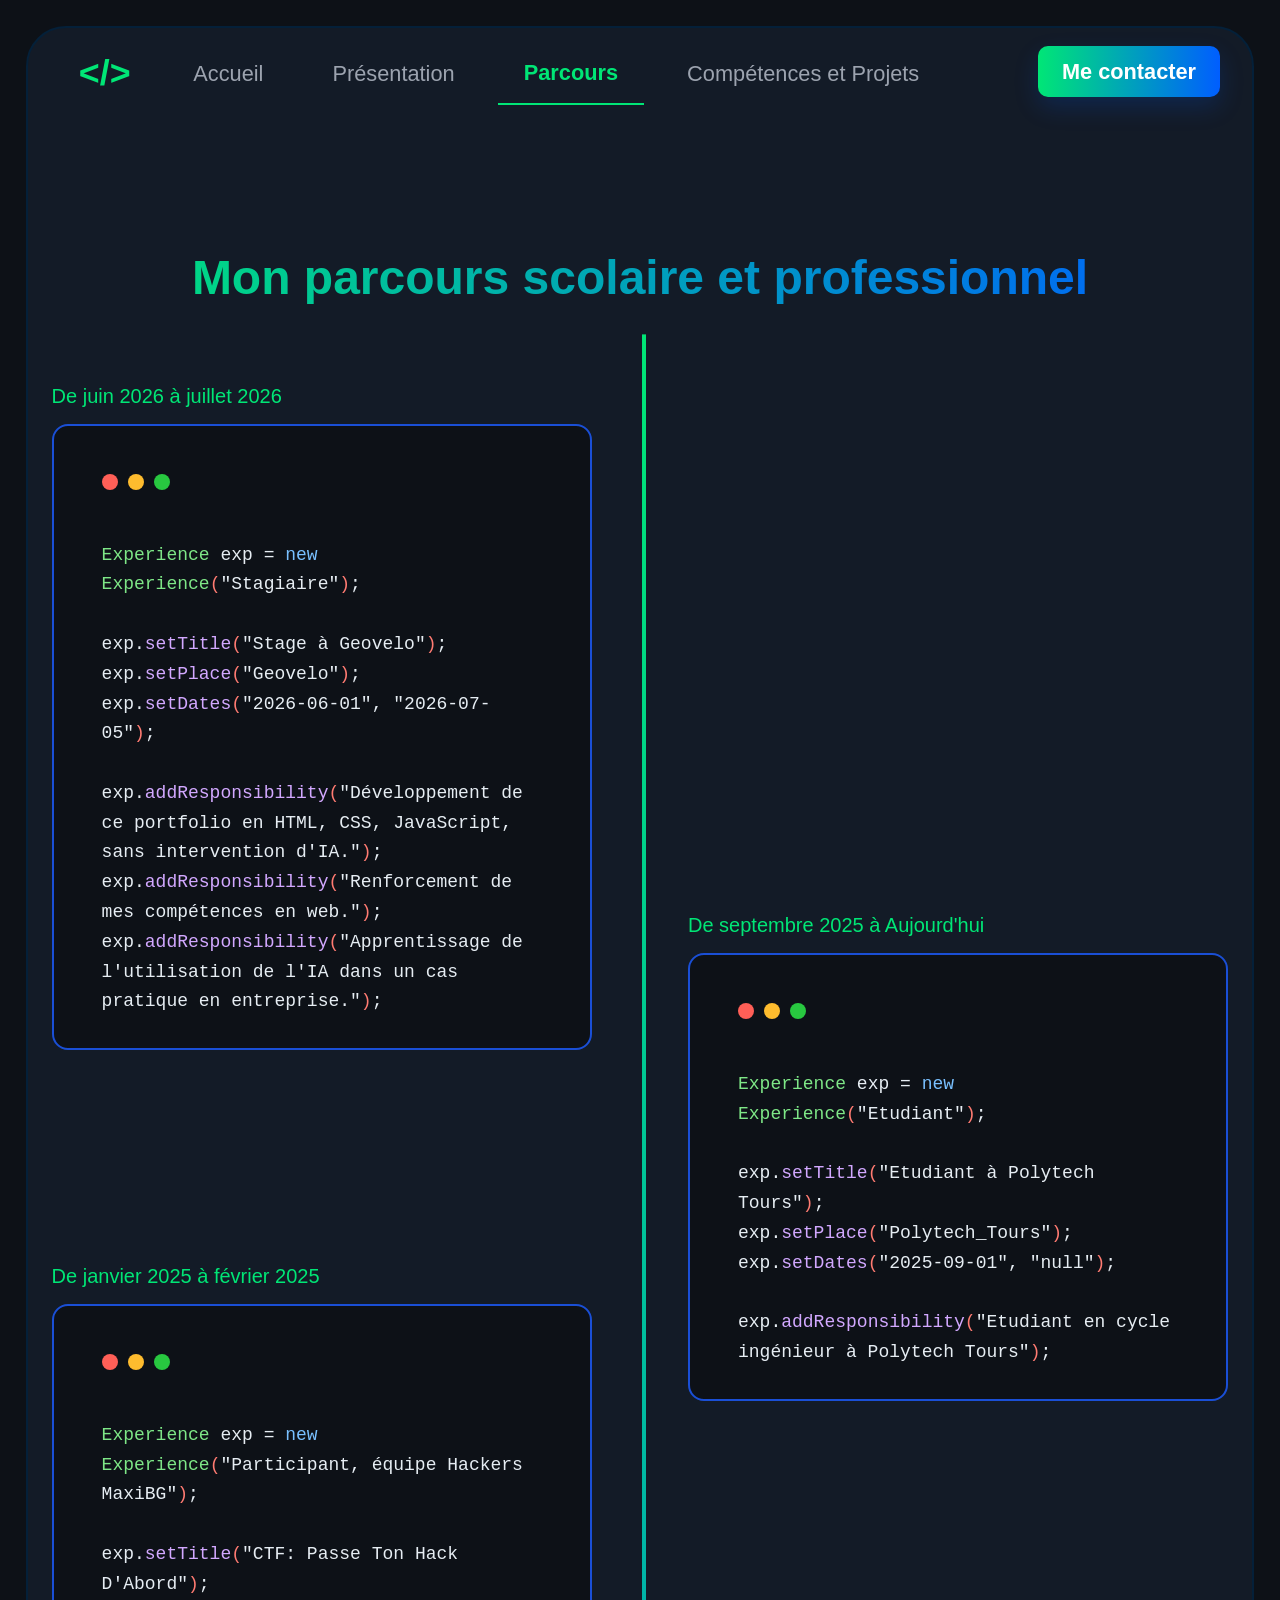
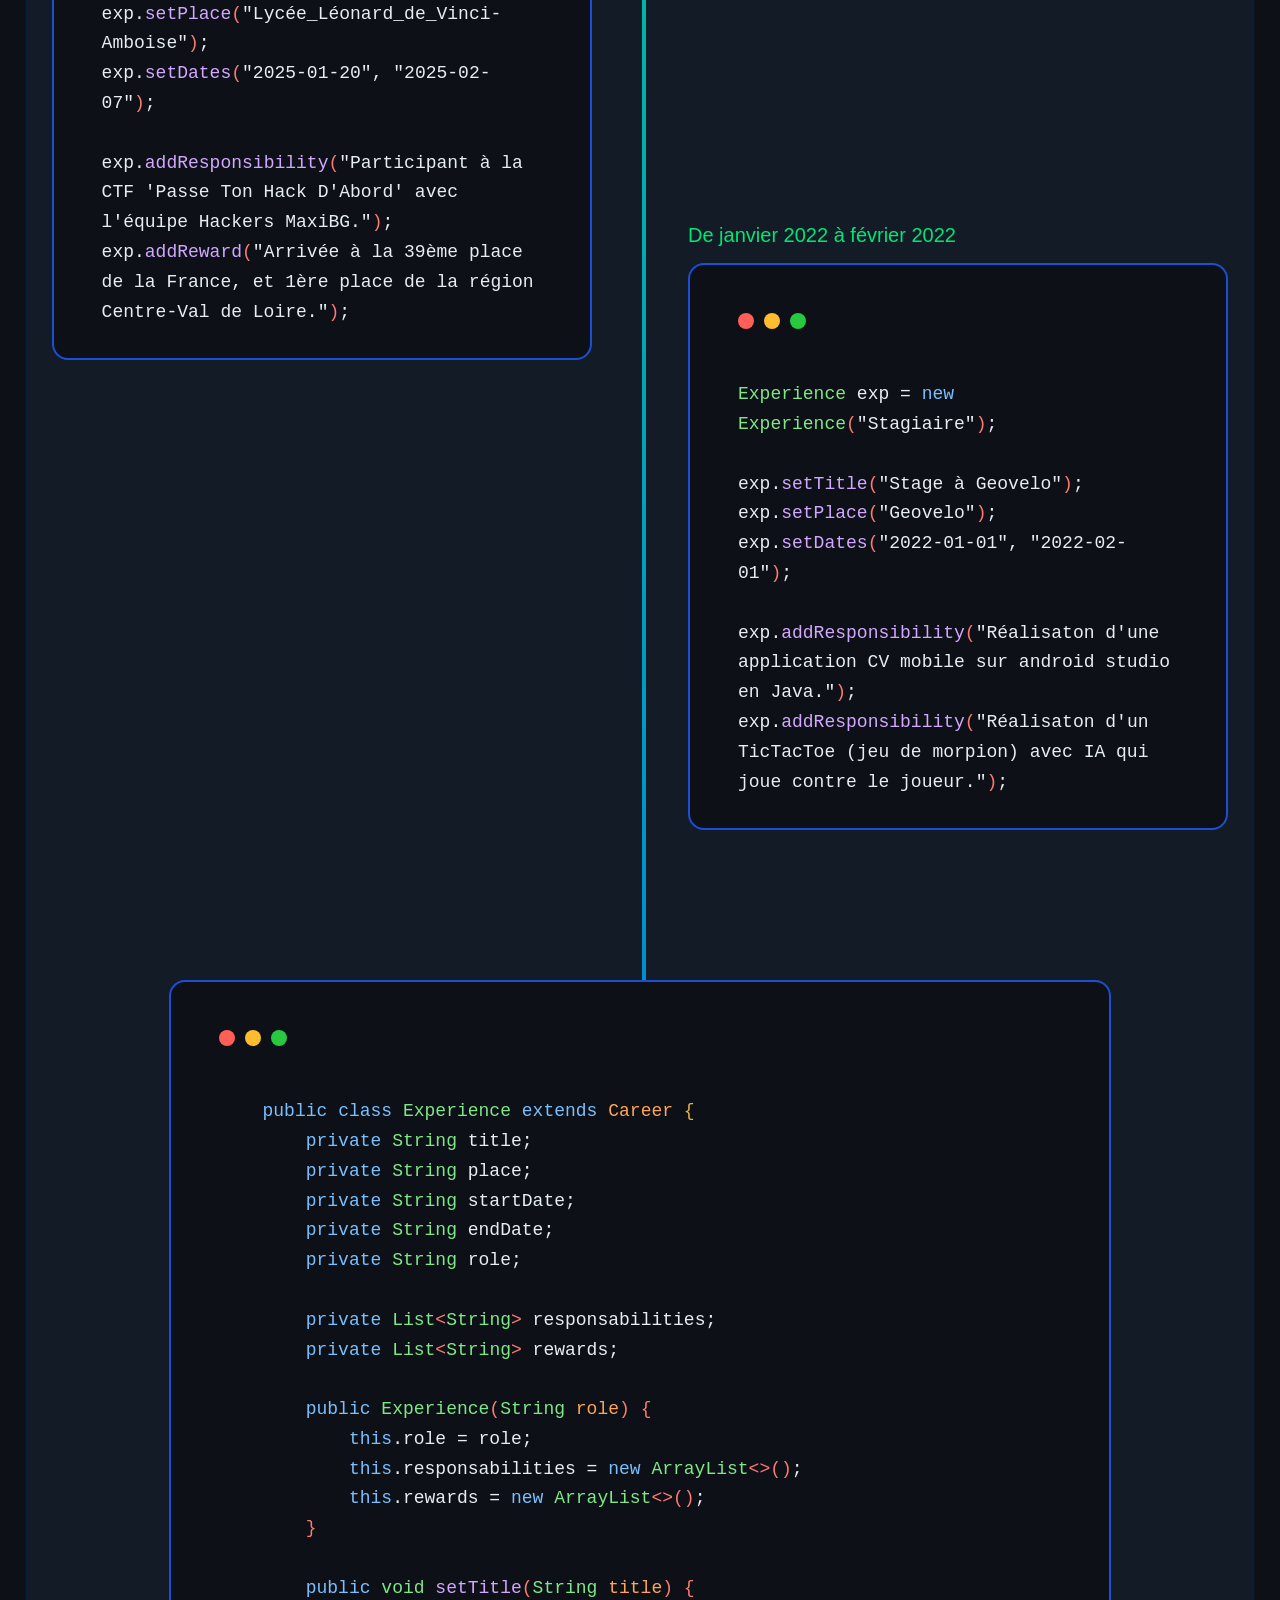
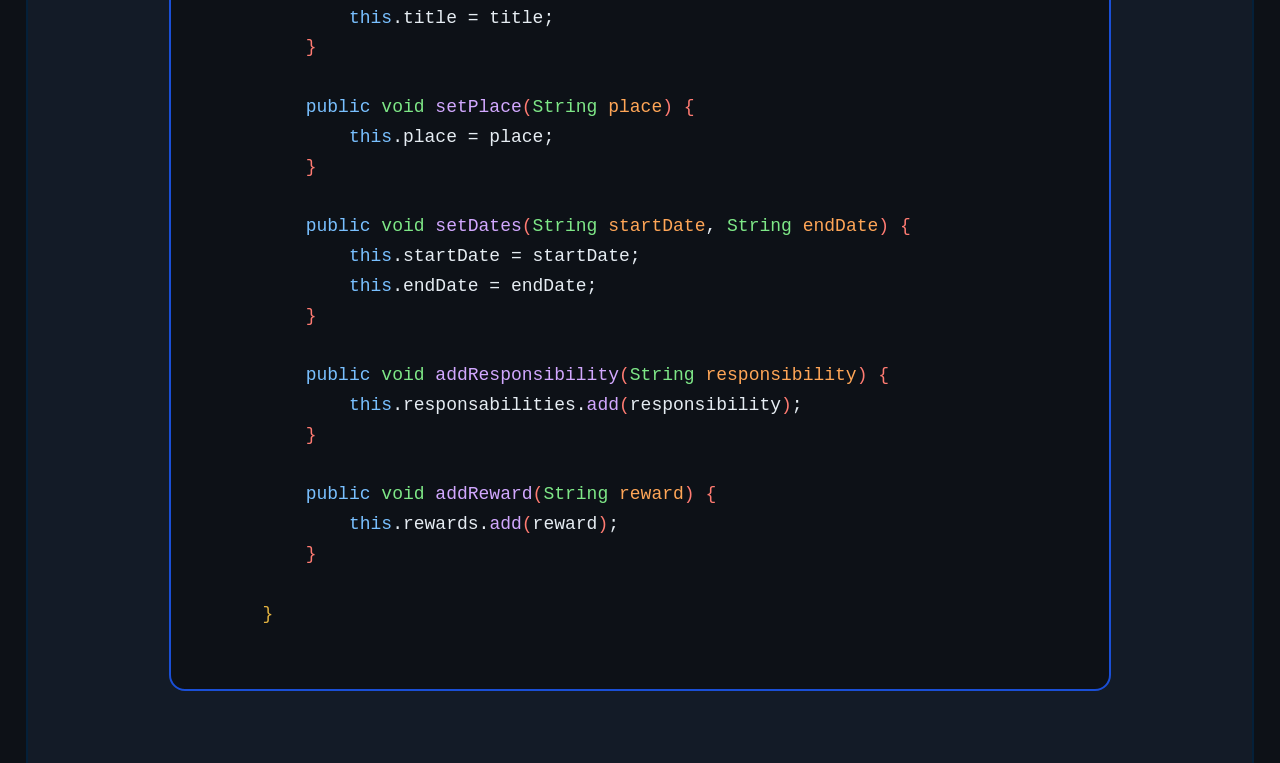
==== commit 85f09cb4: "fix: bugs in career and skills pages" ====
--- a/pages/career.html
+++ b/pages/career.html
@@ -16,9 +16,9 @@
     </head>
     <body>
 
-        <h1 id="multicolor-text">Mon parcours scolaire et professionnel</h1>
 
         <div id="middle">
+        <h1 id="multicolor-text">Mon parcours scolaire et professionnel</h1>
         <div id="cards"></div>
 
 
@@ -35,18 +35,18 @@
                 </div>
                 <pre class="code-block">
                     <code>
+    <span class="kw">public</span> <span class="kw">class</span> <span class="type">Experience</span> <span class="kw">extends</span> <span class="param">Career</span> <span class="brace-outer">{</span>
+        <span class="kw">private</span> <span class="type">String</span> <span class="var">title</span>;
+        <span class="kw">private</span> <span class="type">String</span> <span class="var">place</span>;
+        <span class="kw">private</span> <span class="type">String</span> <span class="var">startDate</span>;
+        <span class="kw">private</span> <span class="type">String</span> <span class="var">endDate</span>;
+        <span class="kw">private</span> <span class="type">String</span> <span class="var">role</span>;
 
-                        
-    <span class="kw">public</span> <span class="kw">class</span> <span class="type">Experience</span> <span class="kw">extends</span> <span class="param">Career</span> <span class="brace-outer">{</span>
-
-        <span class="kw">private</span> <span class="type">String</span> <span class="var">role</span>;
+        <span class="kw">private</span> <span class="type">List</span><span class="brace-inner">&lt;</span><span class="type">String</span><span class="brace-inner">&gt;</span> <span class="var">responsabilities</span>;
+        <span class="kw">private</span> <span class="type">List</span><span class="brace-inner">&lt;</span><span class="type">String</span><span class="brace-inner">&gt;</span> <span class="var">rewards</span>;   
 
         <span class="kw">public</span> <span class="type">Experience</span><span class="brace-inner">(</span><span class="type">String</span> <span class="param">role</span><span class="brace-inner">)</span> <span class="brace-inner">{</span>
             <span class="kw">this</span>.<span class="var">role</span> = <span class="var">role</span>;
-            <span class="kw">this</span>.<span class="var">title</span> = <span class="var">""</span>;
-            <span class="kw">this</span>.<span class="var">place</span> = <span class="var">""</span>;
-            <span class="kw">this</span>.<span class="var">startDate</span> = <span class="var">""</span>;
-            <span class="kw">this</span>.<span class="var">endDate</span> = <span class="var">""</span>;
             <span class="kw">this</span>.<span class="var">responsabilities</span> = <span class="kw">new</span> <span class="type">ArrayList</span><span class="brace-inner">&lt;</span><span class="brace-inner">&gt;</span><span class="brace-inner">()</span>;
             <span class="kw">this</span>.<span class="var">rewards</span> = <span class="kw">new</span> <span class="type">ArrayList</span><span class="brace-inner">&lt;</span><span class="brace-inner">&gt;</span><span class="brace-inner">()</span>;
         <span class="brace-inner">}</span>
@@ -72,10 +72,7 @@
             <span class="kw">this</span>.<span class="var">rewards</span>.<span class="method">add</span><span class="brace-inner">(</span><span class="var">reward</span><span class="brace-inner">)</span>;
         <span class="brace-inner">}</span>
 
-    <span class="brace-outer">}</span>
-
-
-                    </code>
+    <span class="brace-outer">}</span></code>
                 </pre>
             </div>
         </div>
--- a/styles/career.css
+++ b/styles/career.css
@@ -16,6 +16,7 @@
 }
 
 #middle {
+    margin-top: 32px;
     position: relative;
     max-width: 100%;
     margin: 0 auto;
@@ -23,6 +24,7 @@
 }
 
 #middle::before {
+    margin-top: clamp(64px, 10vw, 128px);
     content: "";
     position: absolute;
     left: 50%;
@@ -30,7 +32,7 @@
     bottom: 0;
     width: 4px;
     background: linear-gradient(to bottom, #00e676, #005eff);
-    transform: translateX(-50%);
+    transform: translateX(clamp(50%, 2px, -4px)) translateY(2%);
 }
 
 .card {
@@ -140,8 +142,6 @@
     #middle::before {
         left: 16px;
         transform: none;
-        top: 0;
-        bottom: 0;
     }
 
     .card {
@@ -160,12 +160,12 @@
     }
 
     .card.center-card {
-        margin-top: 100px;
+        margin-top: 150px;
         width: 80%;
     }
 
     #middle::before {
-        margin-bottom: 200px;
+        margin-bottom: 300px;
     }
 }
     
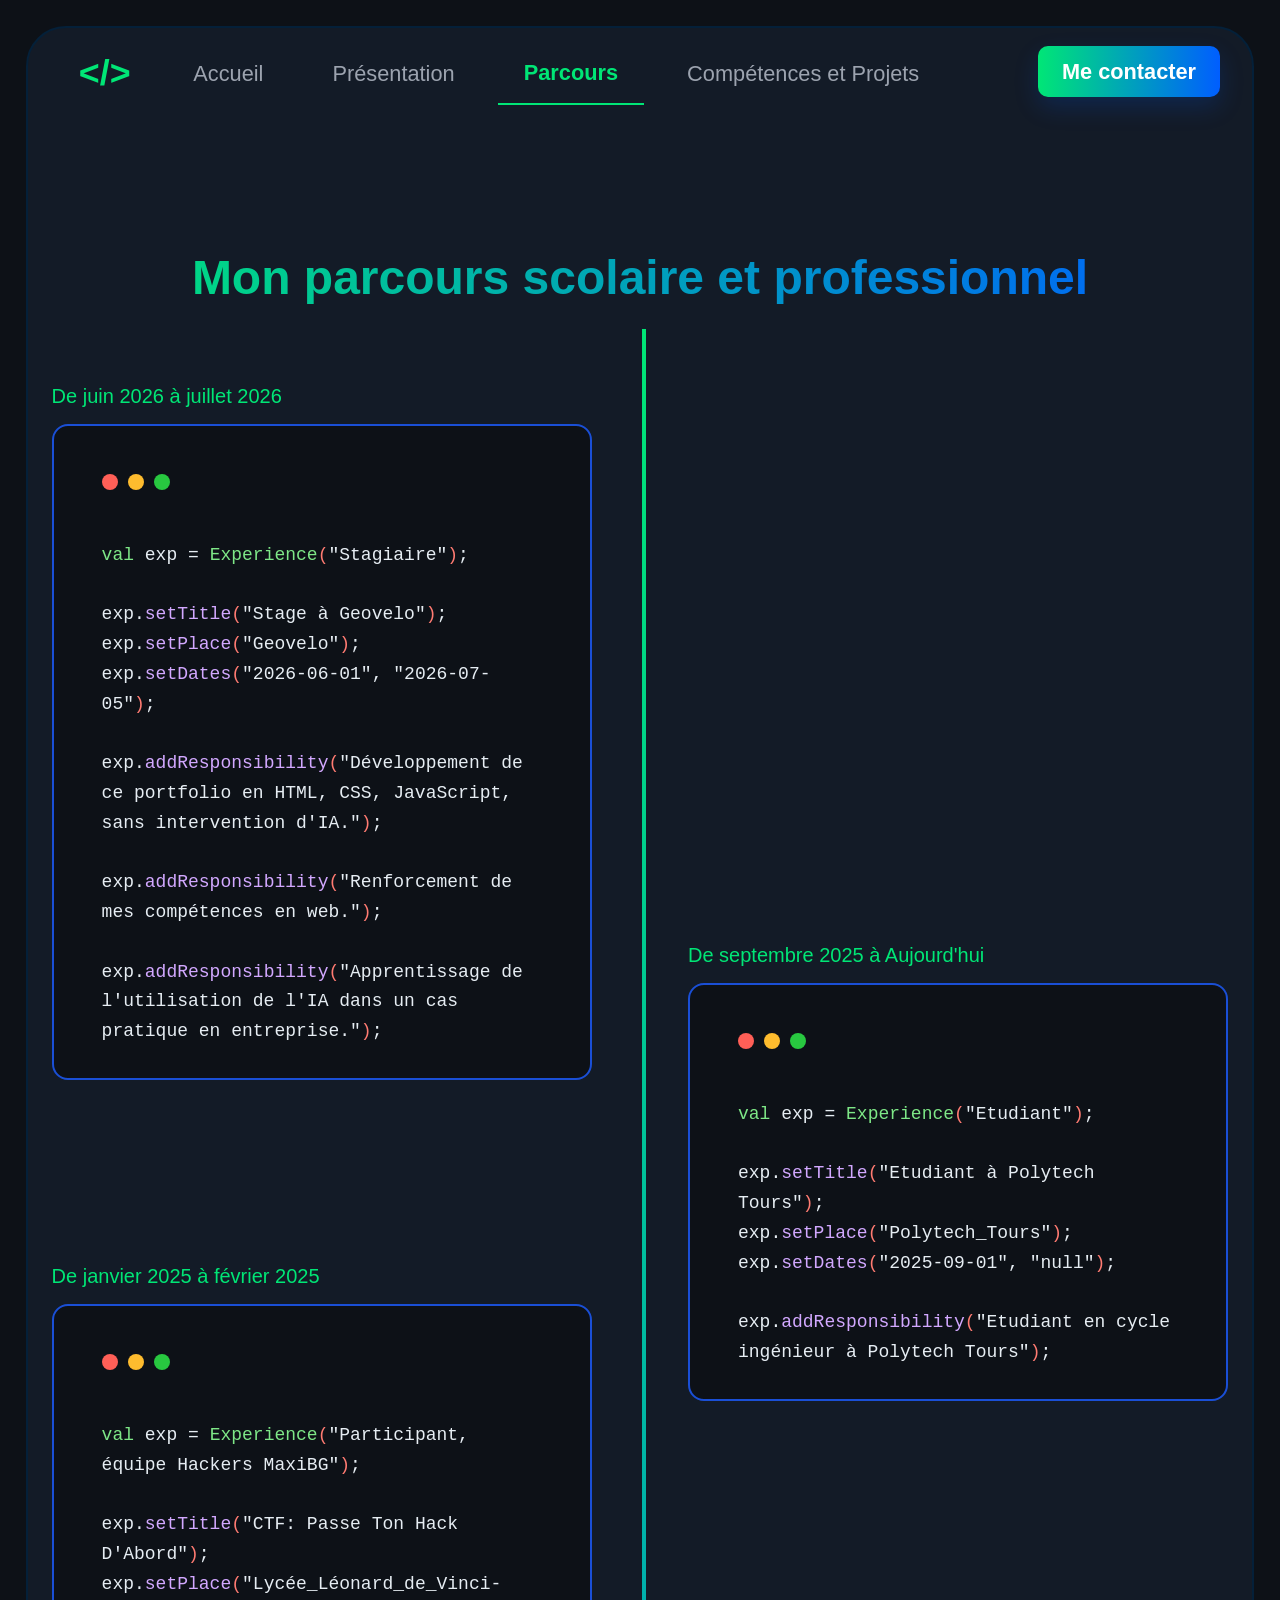
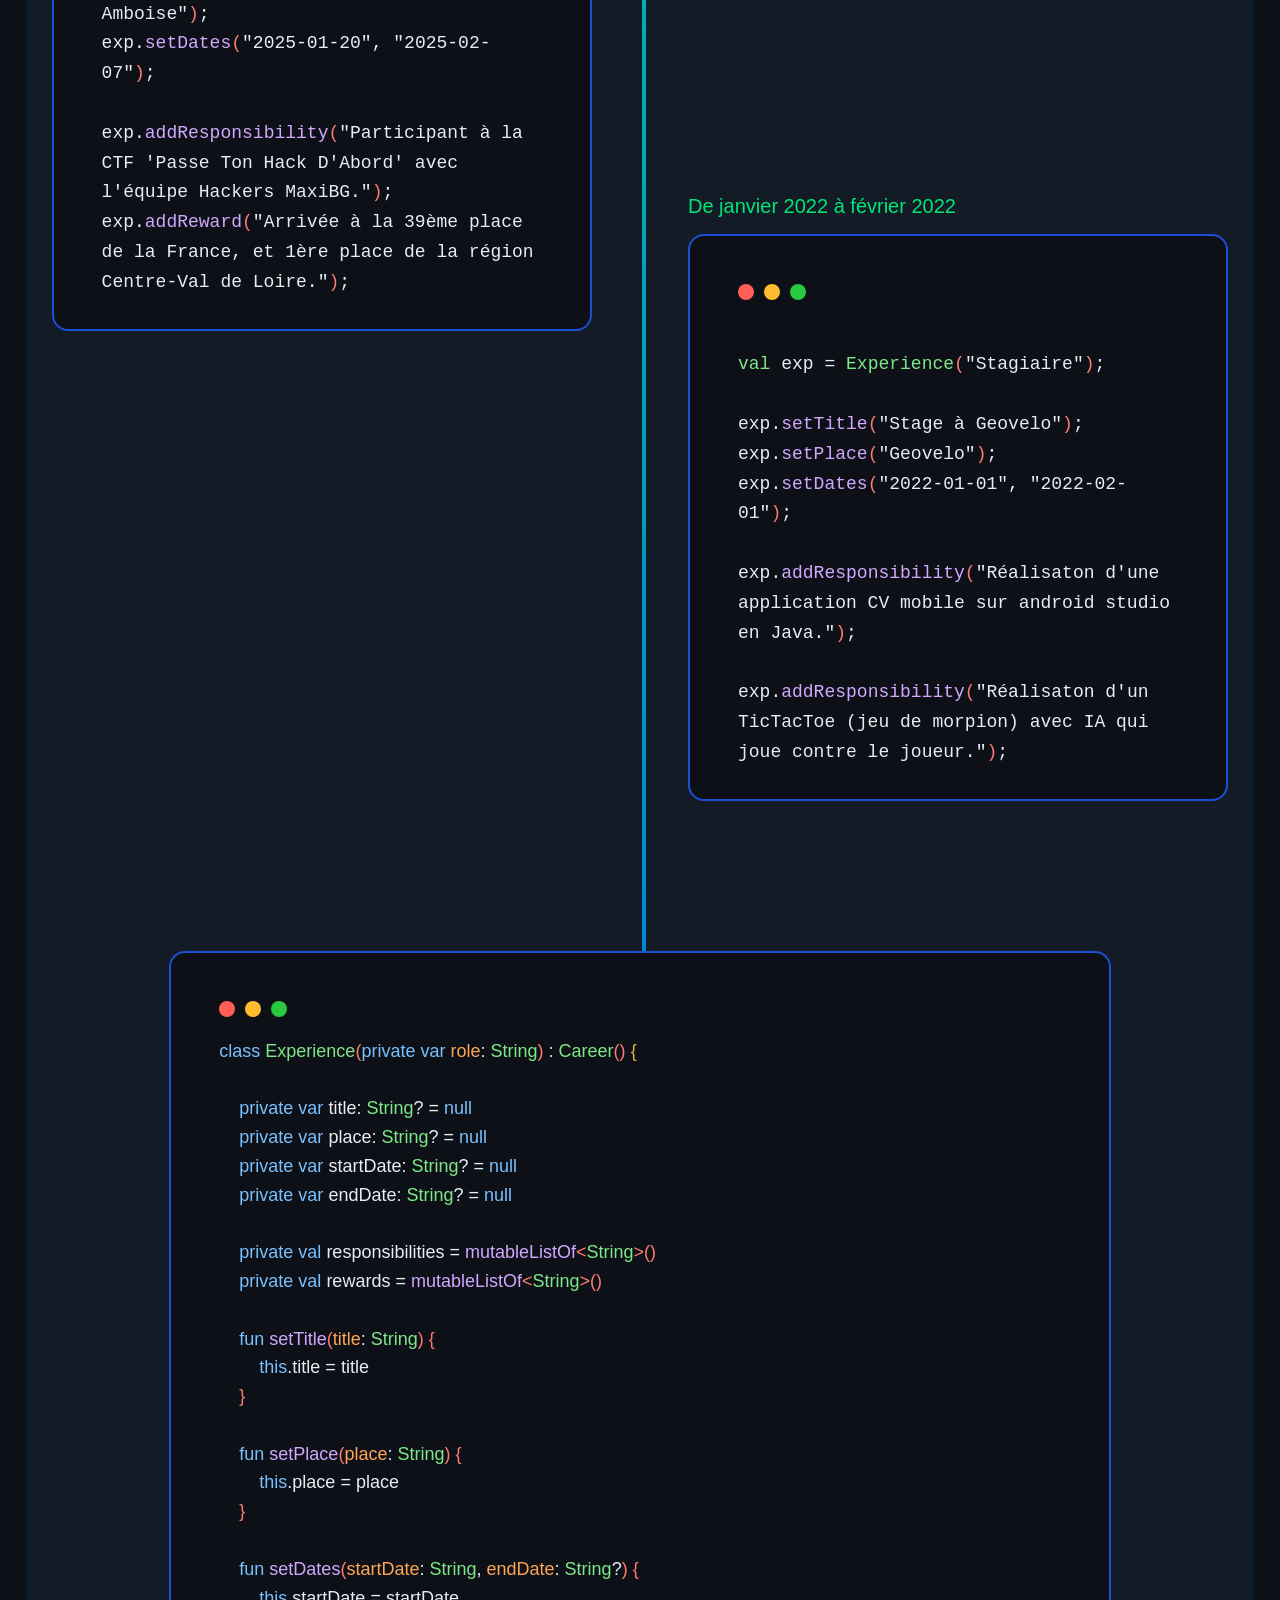
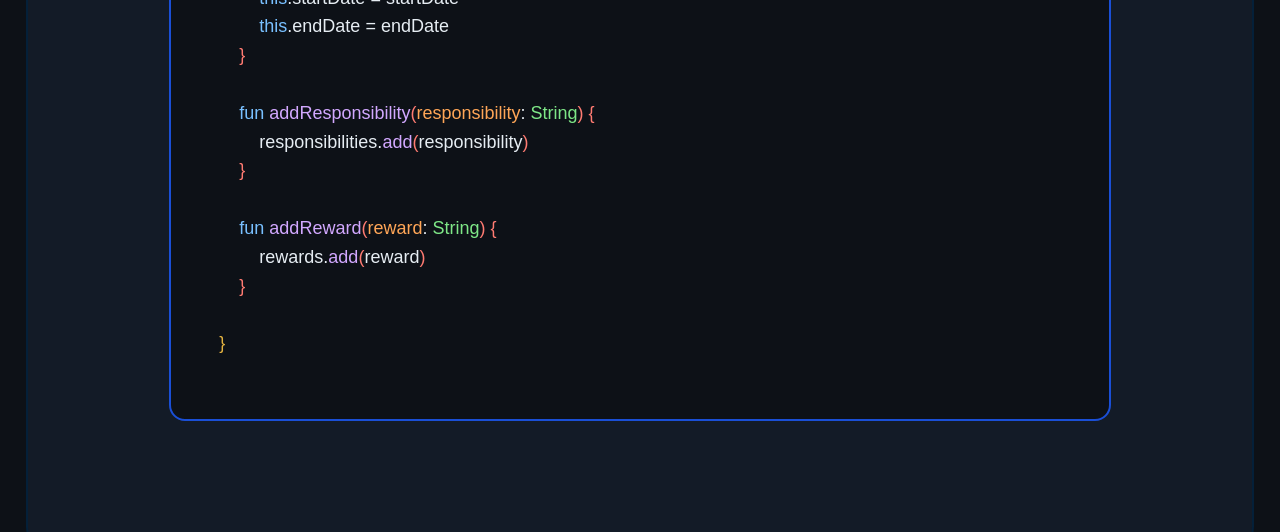
==== commit d5c93637: "fix: convert Java pseudo-code to Kotlin on career page" ====
--- a/pages/career.html
+++ b/pages/career.html
@@ -34,45 +34,38 @@
                     <span class="dot dot-green"></span>
                 </div>
                 <pre class="code-block">
-                    <code>
-    <span class="kw">public</span> <span class="kw">class</span> <span class="type">Experience</span> <span class="kw">extends</span> <span class="param">Career</span> <span class="brace-outer">{</span>
-        <span class="kw">private</span> <span class="type">String</span> <span class="var">title</span>;
-        <span class="kw">private</span> <span class="type">String</span> <span class="var">place</span>;
-        <span class="kw">private</span> <span class="type">String</span> <span class="var">startDate</span>;
-        <span class="kw">private</span> <span class="type">String</span> <span class="var">endDate</span>;
-        <span class="kw">private</span> <span class="type">String</span> <span class="var">role</span>;
+<span class="kw">class</span> <span class="type">Experience</span><span class="brace-inner">(</span><span class="kw">private</span> <span class="kw">var</span> <span class="param">role</span><span class="operator">:</span> <span class="type">String</span><span class="brace-inner">)</span> <span class="operator">:</span> <span class="type">Career</span><span class="brace-inner">()</span> <span class="brace-outer">{</span>
 
-        <span class="kw">private</span> <span class="type">List</span><span class="brace-inner">&lt;</span><span class="type">String</span><span class="brace-inner">&gt;</span> <span class="var">responsabilities</span>;
-        <span class="kw">private</span> <span class="type">List</span><span class="brace-inner">&lt;</span><span class="type">String</span><span class="brace-inner">&gt;</span> <span class="var">rewards</span>;   
+    <span class="kw">private</span> <span class="kw">var</span> <span class="var">title</span><span class="operator">:</span> <span class="type">String</span><span class="operator">?</span> <span class="operator">=</span> <span class="kw">null</span>
+    <span class="kw">private</span> <span class="kw">var</span> <span class="var">place</span><span class="operator">:</span> <span class="type">String</span><span class="operator">?</span> <span class="operator">=</span> <span class="kw">null</span>
+    <span class="kw">private</span> <span class="kw">var</span> <span class="var">startDate</span><span class="operator">:</span> <span class="type">String</span><span class="operator">?</span> <span class="operator">=</span> <span class="kw">null</span>
+    <span class="kw">private</span> <span class="kw">var</span> <span class="var">endDate</span><span class="operator">:</span> <span class="type">String</span><span class="operator">?</span> <span class="operator">=</span> <span class="kw">null</span>
 
-        <span class="kw">public</span> <span class="type">Experience</span><span class="brace-inner">(</span><span class="type">String</span> <span class="param">role</span><span class="brace-inner">)</span> <span class="brace-inner">{</span>
-            <span class="kw">this</span>.<span class="var">role</span> = <span class="var">role</span>;
-            <span class="kw">this</span>.<span class="var">responsabilities</span> = <span class="kw">new</span> <span class="type">ArrayList</span><span class="brace-inner">&lt;</span><span class="brace-inner">&gt;</span><span class="brace-inner">()</span>;
-            <span class="kw">this</span>.<span class="var">rewards</span> = <span class="kw">new</span> <span class="type">ArrayList</span><span class="brace-inner">&lt;</span><span class="brace-inner">&gt;</span><span class="brace-inner">()</span>;
-        <span class="brace-inner">}</span>
+    <span class="kw">private</span> <span class="kw">val</span> <span class="var">responsibilities</span> <span class="operator">=</span> <span class="method">mutableListOf</span><span class="brace-inner">&lt;</span><span class="type">String</span><span class="brace-inner">&gt;()</span>
+    <span class="kw">private</span> <span class="kw">val</span> <span class="var">rewards</span> <span class="operator">=</span> <span class="method">mutableListOf</span><span class="brace-inner">&lt;</span><span class="type">String</span><span class="brace-inner">&gt;()</span>
 
-        <span class="kw">public</span> <span class="type">void</span> <span class="method">setTitle</span><span class="brace-inner">(</span><span class="type">String</span> <span class="param">title</span><span class="brace-inner">)</span> <span class="brace-inner">{</span>
-            <span class="kw">this</span>.<span class="var">title</span> = <span class="var">title</span>;
-        <span class="brace-inner">}</span>
+    <span class="kw">fun</span> <span class="method">setTitle</span><span class="brace-inner">(</span><span class="param">title</span><span class="operator">:</span> <span class="type">String</span><span class="brace-inner">)</span> <span class="brace-inner">{</span>
+        <span class="kw">this</span>.<span class="var">title</span> <span class="operator">=</span> <span class="var">title</span>
+    <span class="brace-inner">}</span>
 
-        <span class="kw">public</span> <span class="type">void</span> <span class="method">setPlace</span><span class="brace-inner">(</span><span class="type">String</span> <span class="param">place</span><span class="brace-inner">)</span> <span class="brace-inner">{</span>
-            <span class="kw">this</span>.<span class="var">place</span> = <span class="var">place</span>;
-        <span class="brace-inner">}</span>
+    <span class="kw">fun</span> <span class="method">setPlace</span><span class="brace-inner">(</span><span class="param">place</span><span class="operator">:</span> <span class="type">String</span><span class="brace-inner">)</span> <span class="brace-inner">{</span>
+        <span class="kw">this</span>.<span class="var">place</span> <span class="operator">=</span> <span class="var">place</span>
+    <span class="brace-inner">}</span>
 
-        <span class="kw">public</span> <span class="type">void</span> <span class="method">setDates</span><span class="brace-inner">(</span><span class="type">String</span> <span class="param">startDate</span>, <span class="type">String</span> <span class="param">endDate</span><span class="brace-inner">)</span> <span class="brace-inner">{</span>
-            <span class="kw">this</span>.<span class="var">startDate</span> = <span class="var">startDate</span>;
-            <span class="kw">this</span>.<span class="var">endDate</span> = <span class="var">endDate</span>;
-        <span class="brace-inner">}</span>
+    <span class="kw">fun</span> <span class="method">setDates</span><span class="brace-inner">(</span><span class="param">startDate</span><span class="operator">:</span> <span class="type">String</span>, <span class="param">endDate</span><span class="operator">:</span> <span class="type">String</span><span class="operator">?</span><span class="brace-inner">)</span> <span class="brace-inner">{</span>
+        <span class="kw">this</span>.<span class="var">startDate</span> <span class="operator">=</span> <span class="var">startDate</span>
+        <span class="kw">this</span>.<span class="var">endDate</span> <span class="operator">=</span> <span class="var">endDate</span>
+    <span class="brace-inner">}</span>
 
-        <span class="kw">public</span> <span class="type">void</span> <span class="method">addResponsibility</span><span class="brace-inner">(</span><span class="type">String</span> <span class="param">responsibility</span><span class="brace-inner">)</span> <span class="brace-inner">{</span>
-            <span class="kw">this</span>.<span class="var">responsabilities</span>.<span class="method">add</span><span class="brace-inner">(</span><span class="var">responsibility</span><span class="brace-inner">)</span>;
-        <span class="brace-inner">}</span>
+    <span class="kw">fun</span> <span class="method">addResponsibility</span><span class="brace-inner">(</span><span class="param">responsibility</span><span class="operator">:</span> <span class="type">String</span><span class="brace-inner">)</span> <span class="brace-inner">{</span>
+        <span class="var">responsibilities</span>.<span class="method">add</span><span class="brace-inner">(</span><span class="var">responsibility</span><span class="brace-inner">)</span>
+    <span class="brace-inner">}</span>
 
-        <span class="kw">public</span> <span class="type">void</span> <span class="method">addReward</span><span class="brace-inner">(</span><span class="type">String</span> <span class="param">reward</span><span class="brace-inner">)</span> <span class="brace-inner">{</span>
-            <span class="kw">this</span>.<span class="var">rewards</span>.<span class="method">add</span><span class="brace-inner">(</span><span class="var">reward</span><span class="brace-inner">)</span>;
-        <span class="brace-inner">}</span>
+    <span class="kw">fun</span> <span class="method">addReward</span><span class="brace-inner">(</span><span class="param">reward</span><span class="operator">:</span> <span class="type">String</span><span class="brace-inner">)</span> <span class="brace-inner">{</span>
+        <span class="var">rewards</span>.<span class="method">add</span><span class="brace-inner">(</span><span class="var">reward</span><span class="brace-inner">)</span>
+    <span class="brace-inner">}</span>
 
-    <span class="brace-outer">}</span></code>
+<span class="brace-outer">}</span>
                 </pre>
             </div>
         </div>
--- a/styles/career.css
+++ b/styles/career.css
@@ -138,17 +138,32 @@
     color: #8b949e;
 }
 
+
 @media (max-width: 640px) {
     #middle::before {
-        left: 16px;
         transform: none;
+        display: none;
+    }
+
+    #middle {
+        gap: 0;
+        padding: 16px 8px 80px;
     }
 
     .card {
-        width: calc(100% - 48px);
-        margin-left: 48px !important;
+        width: 100%;
+        margin-left: 0 !important;
         margin-right: 0 !important;
         margin-top: 32px;
+        gap: 1px;
+    }
+
+    .card.center-card {
+        display: none;
+    }
+
+    span {
+        font-size: clamp(8px, 1.5vw, 18px);
     }
 
 }
